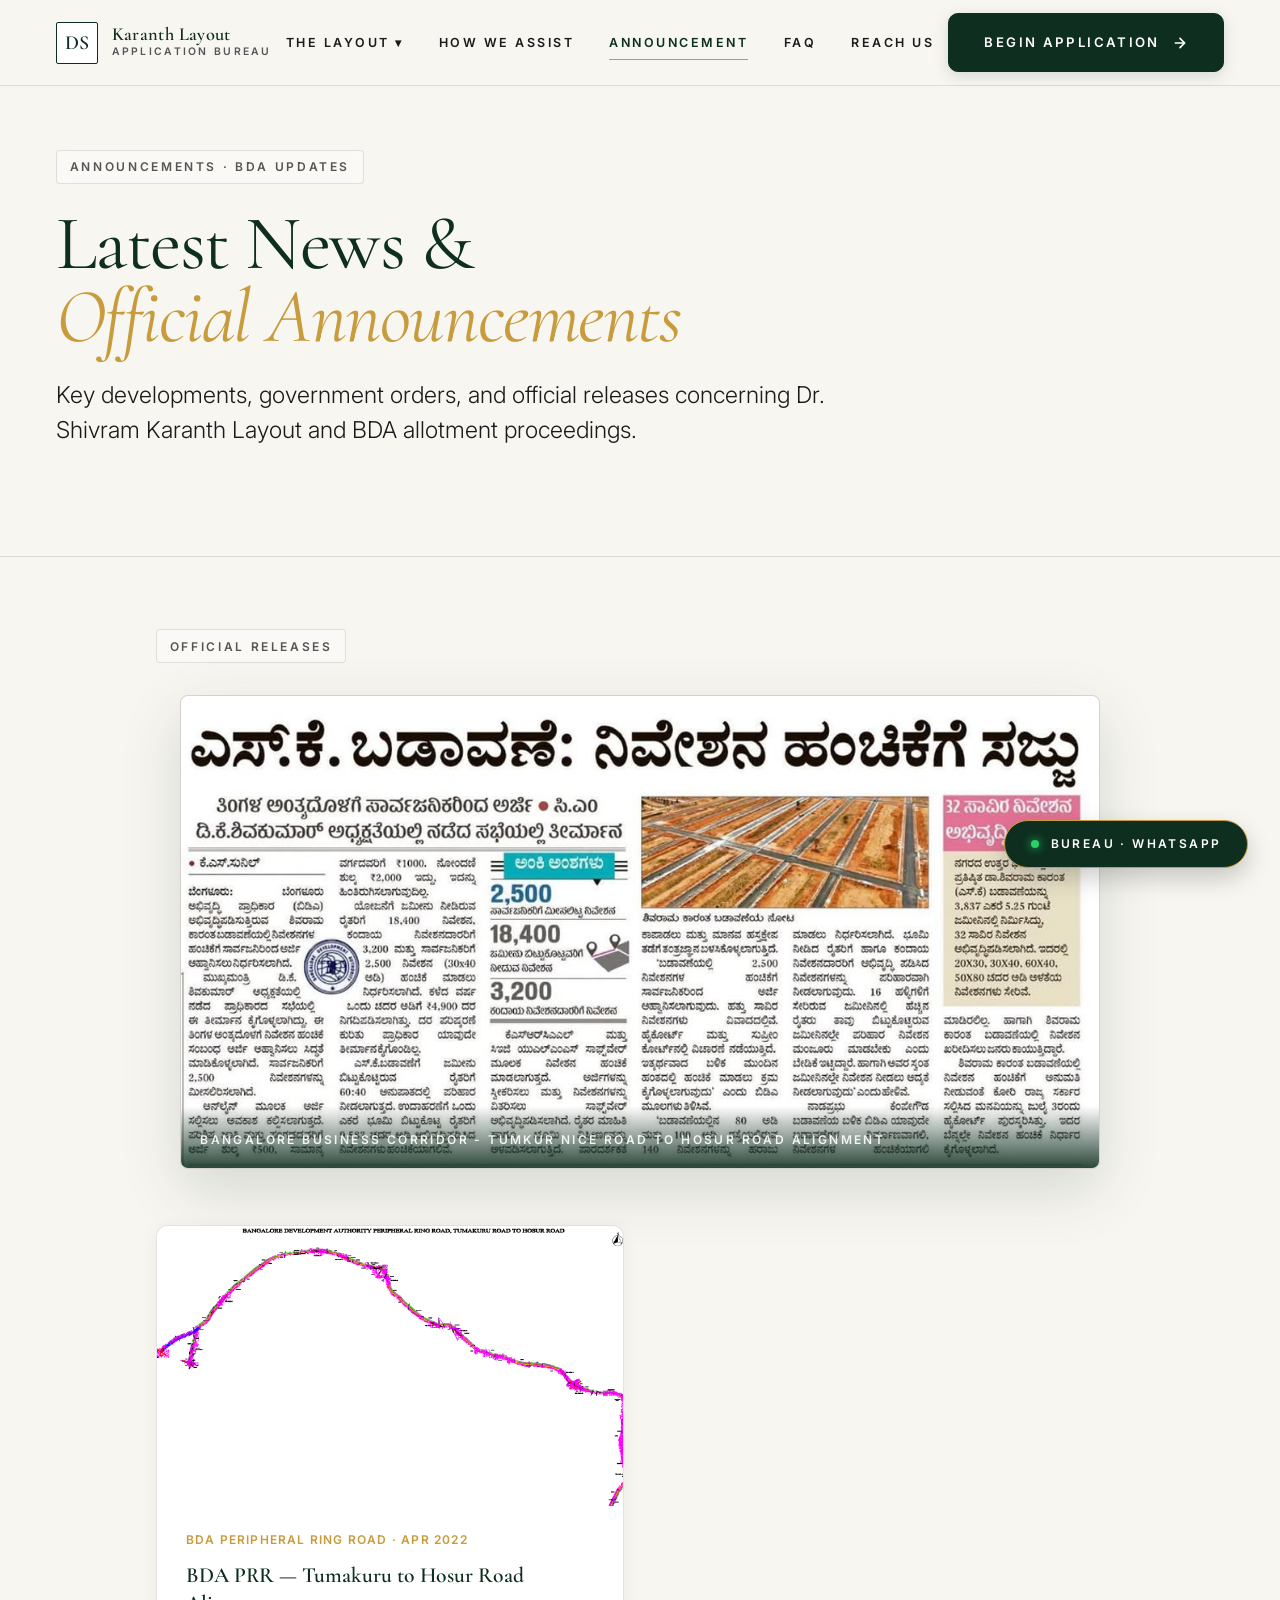
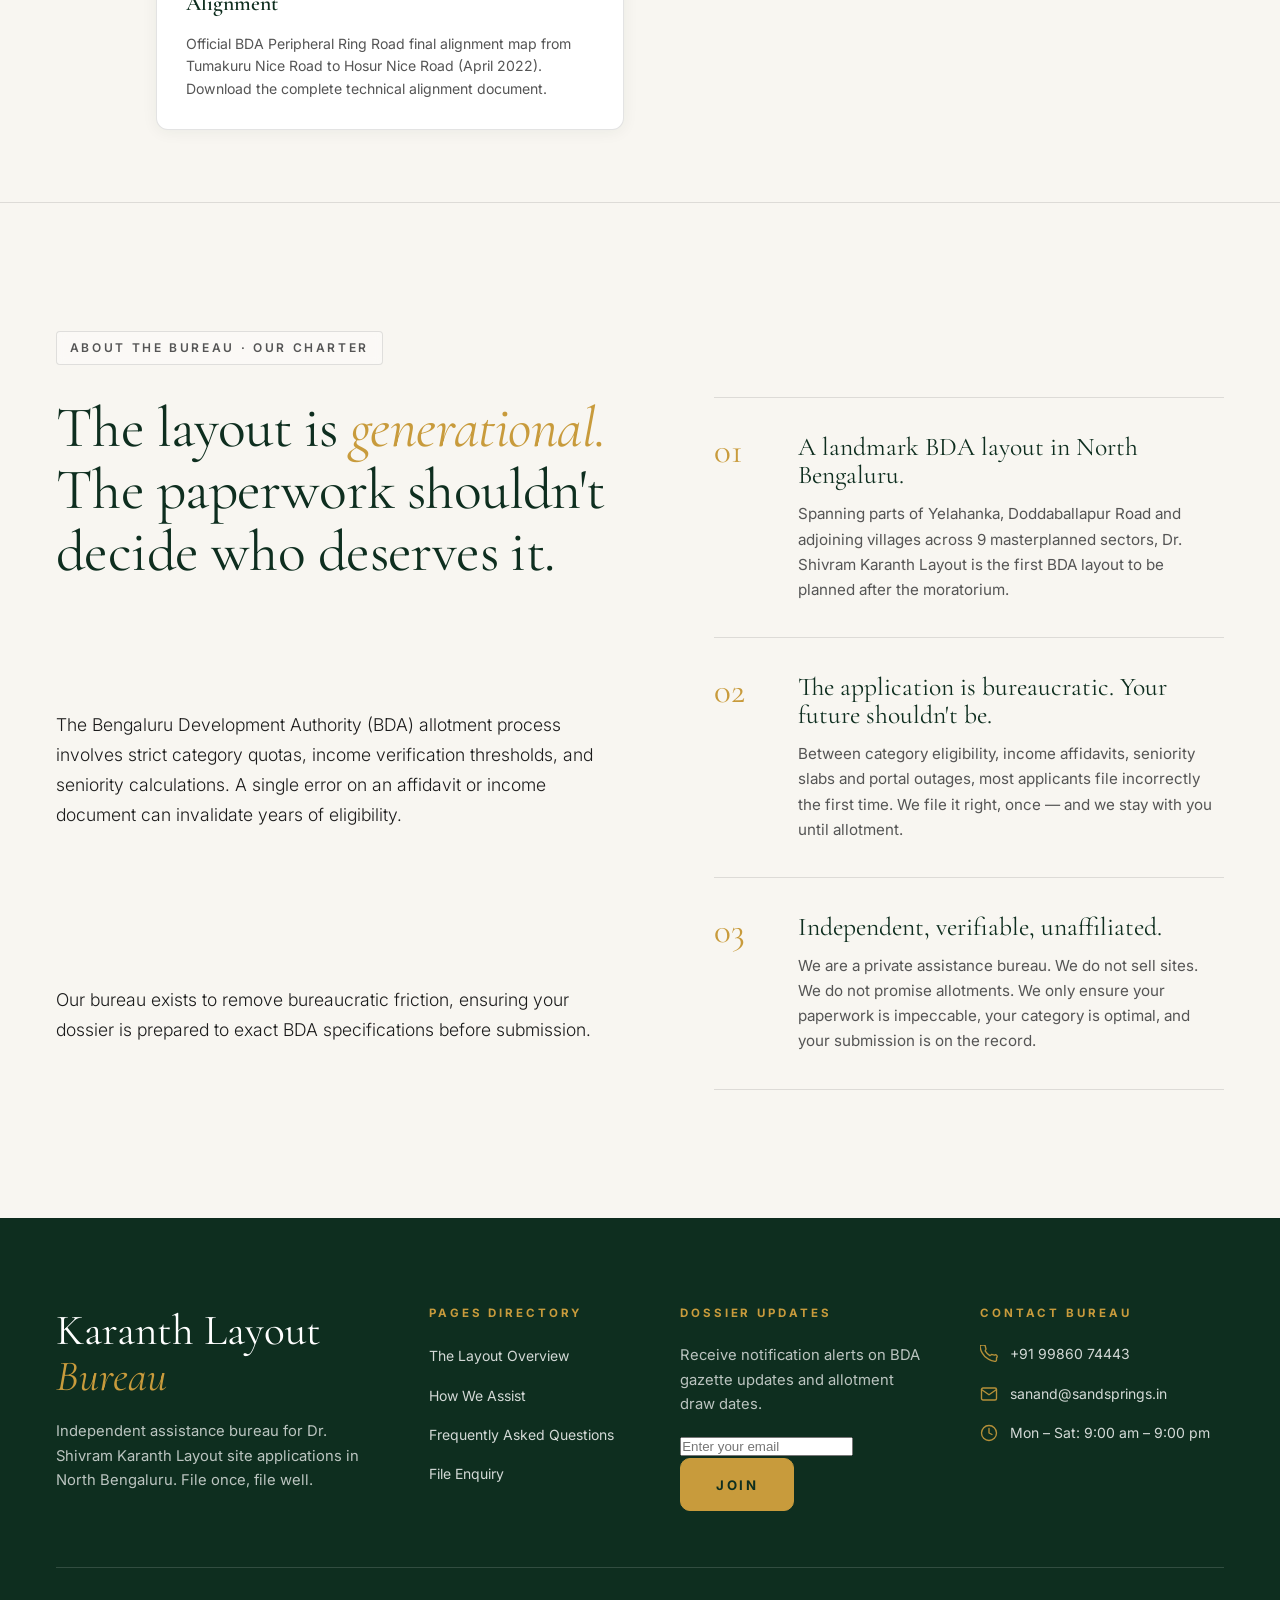
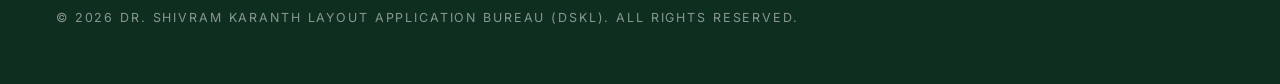
==== about.html @ 3d630747 "Final update 2" ====
<!DOCTYPE html>
<html lang="en">
<head>
  <meta charset="UTF-8">
  <meta name="viewport" content="width=device-width, initial-scale=1.0">
  <title>How We Assist & Manifesto — Dr. Shivram Karanth Layout Application Bureau</title>
  <meta name="description" content="Learn about our charter, independent status, and manifesto for assisting applicants with Dr. Shivram Karanth Layout BDA site submissions.">
  <link rel="stylesheet" href="styles.css">
  <link rel="icon" href="data:image/svg+xml,<svg xmlns=%22http://www.w3.org/2000/svg%22 viewBox=%220 0 100 100%22><text y=%22.9em%22 font-size=%2290%22>🏛️</text></svg>">
</head>
<body>

  <!-- Header / Navigation -->
  <header class="site-header">
    <div class="container nav-container">
      <a href="index.html" class="brand-logo">
        <div class="brand-logo-icon">DS</div>
        <div class="brand-text">
          <span class="brand-title">Karanth Layout</span>
          <span class="brand-subtitle">APPLICATION BUREAU</span>
        </div>
      </a>

      <!-- Desktop Menu with Sector Dropdown -->
      <ul class="nav-menu">
        <li class="nav-item-dropdown">
          <a class="nav-link">
            The Layout ▾
          </a>
          <ul class="dropdown-menu">
            <li class="dropdown-header">Select Layout Sector</li>
            <li><a href="sector1.html" class="dropdown-link"><span>Sector 1 </span> <span class="sector-code">01</span></a></li>
            <li><a href="sector2.html" class="dropdown-link"><span>Sector 2 </span> <span class="sector-code">02</span></a></li>
            <li><a href="sector3.html" class="dropdown-link"><span>Sector 3 </span> <span class="sector-code">03</span></a></li>
            <li><a href="sector4.html" class="dropdown-link"><span>Sector 4 </span> <span class="sector-code">04</span></a></li>
            <li><a href="sector5.html" class="dropdown-link"><span>Sector 5 </span> <span class="sector-code">05</span></a></li>
            <li><a href="sector6.html" class="dropdown-link"><span>Sector 6 </span> <span class="sector-code">06</span></a></li>
            <li><a href="sector7.html" class="dropdown-link"><span>Sector 7 </span> <span class="sector-code">07</span></a></li>
            <li><a href="sector8.html" class="dropdown-link"><span>Sector 8 </span> <span class="sector-code">08</span></a></li>
            <li><a href="sector9.html" class="dropdown-link"><span>Sector 9 </span> <span class="sector-code">09</span></a></li>
          </ul>
        </li>
        <li><a href="procedure.html" class="nav-link">How we Assist</a></li>
        <li><a href="about.html" class="nav-link active" style="color: var(--primary-green);">Announcement</a></li>
        <li><a href="faq.html" class="nav-link">FAQ</a></li>
        <li><a href="contact.html" class="nav-link">Reach us</a></li>
      </ul>

      <a href="contact.html" class="btn btn-primary">
        Begin Application
        <svg width="16" height="16" viewBox="0 0 24 24" fill="none" stroke="currentColor" stroke-width="2.5" stroke-linecap="round" stroke-linejoin="round"><path d="M5 12h14M12 5l7 7-7 7"/></svg>
      </a>

      <button class="mobile-toggle" id="mobileToggle" aria-label="Toggle navigation menu">
        <span></span>
        <span></span>
        <span></span>
      </button>
    </div>
  </header>

  <!-- Mobile Drawer -->
  <div class="mobile-nav-drawer" id="mobileNavDrawer">
    <a href="index.html" class="nav-link">The Layout Overview</a>
    <div class="mobile-sectors-accordion">
      <div class="mobile-sectors-title">Select Sector (1 – 9)</div>
      <div class="mobile-sectors-grid">
        <a href="sector1.html" class="mobile-sector-btn">Sec 1</a>
        <a href="sector2.html" class="mobile-sector-btn">Sec 2</a>
        <a href="sector3.html" class="mobile-sector-btn">Sec 3</a>
        <a href="sector4.html" class="mobile-sector-btn">Sec 4</a>
        <a href="sector5.html" class="mobile-sector-btn">Sec 5</a>
        <a href="sector6.html" class="mobile-sector-btn">Sec 6</a>
        <a href="sector7.html" class="mobile-sector-btn">Sec 7</a>
        <a href="sector8.html" class="mobile-sector-btn">Sec 8</a>
        <a href="sector9.html" class="mobile-sector-btn">Sec 9</a>
      </div>
    </div>
    <a href="procedure.html" class="nav-link">How We Assist</a>
    <a href="about.html" class="nav-link">Announcements</a>
    <a href="faq.html" class="nav-link">FAQ</a>
    <a href="contact.html" class="nav-link">Enquiries</a>
  </div>

  <!-- Page Banner Header -->
  <section style="padding-top: 150px; padding-bottom: 4rem; background-color: var(--bg-cream); border-bottom: 1px solid var(--border-color);">
    <div class="container">
      <div class="badge-tag">Announcements · BDA Updates</div>
      <h1 class="hero-title" style="font-size: clamp(2.8rem, 6vw, 5.2rem); margin-bottom: 1.5rem;">
        Latest News &<br><span class="line-2">Official Announcements</span>
      </h1>
      <p class="hero-description" style="max-width: 780px;">
        Key developments, government orders, and official releases concerning Dr. Shivram Karanth Layout and BDA allotment proceedings.
      </p>
    </div>
  </section>

  <!-- Announcements Section -->
  <section style="background-color: var(--bg-cream); padding: 4.5rem 0;">
    <div class="container" style="max-width: 1080px;">

      <div class="badge-tag" style="margin-bottom: 2rem;">Official Releases</div>

        <div class="sector-map-wrap">
          <img src="assets/images/news1.jpg" alt="News">
          <div class="sector-map-caption">Bangalore Business Corridor - Tumkur Nice Road to Hosur Road Alignment</div>
        </div>

      <div class="announcement-cards-grid">

        <a href="TUMKURU NICE ROAD TO HOSUR NICE ROAD ALIGNMENT- Final-06-4-22.pdf" download class="announcement-card">
          <div class="announcement-card-img-wrap">
            <img src="assets/images/news2.jpg" alt="BDA Peripheral Ring Road — Tumakuru Road to Hosur Road Alignment Map" class="announcement-card-img">
            <div class="announcement-card-overlay">
              <div class="announcement-dl-btn">
                <svg width="20" height="20" viewBox="0 0 24 24" fill="none" stroke="currentColor" stroke-width="2.2" stroke-linecap="round" stroke-linejoin="round"><path d="M21 15v4a2 2 0 01-2 2H5a2 2 0 01-2-2v-4"/><polyline points="7 10 12 15 17 10"/><line x1="12" y1="15" x2="12" y2="3"/></svg>
                Download PDF
              </div>
            </div>
          </div>
          <div class="announcement-card-body">
            <div class="announcement-card-date">BDA Peripheral Ring Road · Apr 2022</div>
            <h3 class="announcement-card-title">BDA PRR — Tumakuru to Hosur Road Alignment</h3>
            <p class="announcement-card-desc">Official BDA Peripheral Ring Road final alignment map from Tumakuru Nice Road to Hosur Nice Road (April 2022). Download the complete technical alignment document.</p>
            <!-- <div class="announcement-card-cta">
              <svg width="15" height="15" viewBox="0 0 24 24" fill="none" stroke="currentColor" stroke-width="2.5" stroke-linecap="round" stroke-linejoin="round"><path d="M21 15v4a2 2 0 01-2 2H5a2 2 0 01-2-2v-4"/><polyline points="7 10 12 15 17 10"/><line x1="12" y1="15" x2="12" y2="3"/></svg>
              Download Official PDF
            </div> -->
          </div>
        </a>

      </div>
    </div>
  </section>

  <!-- Bureau Manifesto Section -->
  <section class="section-editorial" style="border-top: 1px solid var(--border-color);">
    <div class="container">
      <div class="badge-tag" style="margin-bottom: 2rem;">About The Bureau · Our Charter</div>
      <div class="editorial-grid">
        <div class="editorial-left">
          <h2 class="editorial-quote">
            The layout is <span>generational.</span> The paperwork shouldn't decide who deserves it.
          </h2>
          <p class="hero-description" style="margin-top: 2rem; font-size: 1.1rem; line-height: 1.7;">
            The Bengaluru Development Authority (BDA) allotment process involves strict category quotas, income verification thresholds, and seniority calculations. A single error on an affidavit or income document can invalidate years of eligibility.
          </p>
          <p class="hero-description" style="margin-top: 1rem; font-size: 1.1rem; line-height: 1.7;">
            Our bureau exists to remove bureaucratic friction, ensuring your dossier is prepared to exact BDA specifications before submission.
          </p>
        </div>

        <div class="editorial-right">
          <div class="manifesto-card" style="border-top: 1px solid var(--border-color);">
            <div class="manifesto-num">01</div>
            <div>
              <h3 class="manifesto-card-title">A landmark BDA layout in North Bengaluru.</h3>
              <p class="manifesto-card-desc">
                Spanning parts of Yelahanka, Doddaballapur Road and adjoining villages across 9 masterplanned sectors, Dr. Shivram Karanth Layout is the first BDA layout to be planned after the moratorium.
              </p>
            </div>
          </div>

          <div class="manifesto-card">
            <div class="manifesto-num">02</div>
            <div>
              <h3 class="manifesto-card-title">The application is bureaucratic. Your future shouldn't be.</h3>
              <p class="manifesto-card-desc">
                Between category eligibility, income affidavits, seniority slabs and portal outages, most applicants file incorrectly the first time. We file it right, once — and we stay with you until allotment.
              </p>
            </div>
          </div>

          <div class="manifesto-card">
            <div class="manifesto-num">03</div>
            <div>
              <h3 class="manifesto-card-title">Independent, verifiable, unaffiliated.</h3>
              <p class="manifesto-card-desc">
                We are a private assistance bureau. We do not sell sites. We do not promise allotments. We only ensure your paperwork is impeccable, your category is optimal, and your submission is on the record.
              </p>
            </div>
          </div>
        </div>
      </div>
    </div>
  </section>

  <!-- Large Footer -->
  <footer class="site-footer">
    <div class="container">
      <div class="footer-top">
        <div>
          <h3 class="footer-brand-title">Karanth Layout <span>Bureau</span></h3>
          <p class="footer-desc">Independent assistance bureau for Dr. Shivram Karanth Layout site applications in North Bengaluru. File once, file well.</p>
        </div>

        <div>
          <h4 class="footer-links-title">Pages Directory</h4>
          <ul class="footer-links">
            <li><a href="index.html">The Layout Overview</a></li>
            <li><a href="procedure.html">How We Assist</a></li>
            <li><a href="faq.html">Frequently Asked Questions</a></li>
            <li><a href="contact.html">File Enquiry</a></li>
          </ul>
        </div>

        <div>
          <h4 class="footer-links-title">Dossier Updates</h4>
          <p class="footer-desc" style="margin-bottom: 1rem;">Receive notification alerts on BDA gazette updates and allotment draw dates.</p>
          <form class="newsletter-form" onsubmit="event.preventDefault(); alert('Subscribed to updates.');">
            <input type="email" class="newsletter-input" placeholder="Enter your email" required>
            <button type="submit" class="btn btn-gold">Join</button>
          </form>
        </div>

        <!-- Contact Details Column -->
        <div>
          <h4 class="footer-links-title">Contact Bureau</h4>
          <ul class="footer-contact-list">
            <li class="footer-contact-item">
              <svg class="footer-contact-icon" viewBox="0 0 24 24" fill="none" stroke="currentColor" stroke-width="1.8" stroke-linecap="round" stroke-linejoin="round"><path d="M22 16.92v3a2 2 0 01-2.18 2 19.79 19.79 0 01-8.63-3.07A19.5 19.5 0 013.07 10.8 19.79 19.79 0 01.14 2.22 2 2 0 012.14 0h3a2 2 0 012 1.72c.127.96.361 1.903.7 2.81a2 2 0 01-.45 2.11L6.91 7.91a16 16 0 006.18 6.18l1.28-.78a2 2 0 012.11-.45c.907.339 1.85.573 2.81.7A2 2 0 0122 16.92z"/></svg>
              <a href="tel:+919876543210" class="footer-contact-text">+91 99860 74443</a>
            </li>
            <li class="footer-contact-item">
              <svg class="footer-contact-icon" viewBox="0 0 24 24" fill="none" stroke="currentColor" stroke-width="1.8" stroke-linecap="round" stroke-linejoin="round"><path d="M4 4h16c1.1 0 2 .9 2 2v12c0 1.1-.9 2-2 2H4c-1.1 0-2-.9-2-2V6c0-1.1.9-2 2-2z"/><polyline points="22,6 12,13 2,6"/></svg>
              <a href="sanand@sandsprings.in" class="footer-contact-text">sanand@sandsprings.in</a>
            </li>
            <li class="footer-contact-item">
              <svg class="footer-contact-icon" viewBox="0 0 24 24" fill="none" stroke="currentColor" stroke-width="1.8" stroke-linecap="round" stroke-linejoin="round"><circle cx="12" cy="12" r="10"/><polyline points="12 6 12 12 16 14"/></svg>
              <span class="footer-contact-text">Mon – Sat: 9:00 am – 9:00 pm</span>
            </li>
          </ul>
        </div>
      </div>

      <div class="footer-bottom">
        <div class="footer-copyright">© 2026 Dr. Shivram Karanth Layout Application Bureau (DSKL). All rights reserved.</div>
      </div>
    </div>
  </footer>

  <a href="contact.html" class="floating-bureau-pill">
    <span class="pill-dot"></span> Bureau · WhatsApp
  </a>

  <script src="script.js"></script>
</body>
</html>
---- styles.css ----
/* ==========================================================================
   DSKL Luxury Editorial Web Application Stylesheet
   Design Inspiration: Aesop, Apple, Porsche, Architectural Digest, Bureau Dossiers
   Palette: Background (#F8F6F1), Primary Green (#0E2E1F), Gold Accent (#C89B3C)
   ========================================================================== */

/* Google Fonts Import */
@import url('https://fonts.googleapis.com/css2?family=Cormorant+Garamond:ital,wght@0,300;0,400;0,500;0,600;0,700;1,400;1,600&family=Inter:wght@300;400;500;600;700&display=swap');

:root {
  --bg-cream: #F8F6F1;
  --bg-surface: #FCFAF6;
  --primary-green: #0E2E1F;
  --primary-green-hover: #15422d;
  --gold-accent: #C89B3C;
  --gold-hover: #d9aa46;
  --text-dark: #1B1B1B;
  --text-muted: #555555;
  --border-color: rgba(27, 27, 27, 0.12);
  --border-dark: rgba(255, 255, 255, 0.15);
  
  --font-serif: 'Cormorant Garamond', Georgia, serif;
  --font-sans: 'Inter', -apple-system, BlinkMacSystemFont, sans-serif;
  
  --max-width: 1400px;
  --transition-smooth: all 0.6s cubic-bezier(0.16, 1, 0.3, 1);
  --transition-fast: all 0.3s cubic-bezier(0.16, 1, 0.3, 1);
}

/* Reset & Base Styles */
*, *::before, *::after {
  box-sizing: border-box;
  margin: 0;
  padding: 0;
}

html {
  scroll-behavior: smooth;
  font-size: 16px;
  background-color: var(--bg-cream);
  color: var(--text-dark);
  font-family: var(--font-sans);
  -webkit-font-smoothing: antialiased;
  -moz-osx-font-smoothing: grayscale;
}

body {
  background-color: var(--bg-cream);
  color: var(--text-dark);
  line-height: 1.6;
  overflow-x: hidden;
}

/* Container */
.container {
  width: 100%;
  max-width: var(--max-width);
  margin: 0 auto;
  padding: 0 2rem;
}

@media (min-width: 768px) {
  .container {
    padding: 0 3.5rem;
  }
}

/* Typography Utilities */
h1, h2, h3, h4, h5, h6 {
  font-family: var(--font-serif);
  font-weight: 400;
  line-height: 1.1;
  color: var(--text-dark);
}

.text-gold {
  color: var(--gold-accent) !important;
  font-style: italic;
}

.font-serif {
  font-family: var(--font-serif);
}

.font-sans {
  font-family: var(--font-sans);
}

.badge-tag {
  display: inline-flex;
  align-items: center;
  gap: 0.5rem;
  font-family: var(--font-sans);
  font-size: 0.75rem;
  font-weight: 600;
  text-transform: uppercase;
  letter-spacing: 0.22em;
  color: var(--text-muted);
  border: 1px solid var(--border-color);
  padding: 0.4rem 0.8rem;
  border-radius: 4px;
  background: rgba(255, 255, 255, 0.4);
  backdrop-filter: blur(4px);
  margin-bottom: 1.5rem;
}

.badge-tag-dark {
  color: var(--gold-accent);
  border-color: rgba(255, 255, 255, 0.18);
  background: rgba(255, 255, 255, 0.05);
}

/* Buttons */
.btn {
  display: inline-flex;
  align-items: center;
  justify-content: center;
  gap: 0.75rem;
  padding: 1.1rem 2.2rem;
  font-family: var(--font-sans);
  font-size: 0.825rem;
  font-weight: 600;
  text-transform: uppercase;
  letter-spacing: 0.18em;
  border-radius: 10px;
  cursor: pointer;
  transition: var(--transition-fast);
  text-decoration: none;
  border: 1px solid transparent;
}

.btn-primary {
  background-color: var(--primary-green);
  color: #ffffff;
  border-color: var(--primary-green);
  box-shadow: 0 4px 15px rgba(14, 46, 31, 0.15);
}

.btn-primary:hover {
  background-color: var(--gold-accent);
  border-color: var(--gold-accent);
  color: var(--primary-green);
  transform: translateY(-2px);
  box-shadow: 0 8px 25px rgba(200, 155, 60, 0.3);
}

.btn-outline {
  background-color: transparent;
  color: var(--text-dark);
  border-color: var(--text-dark);
}

.btn-outline:hover {
  background-color: var(--primary-green);
  color: #ffffff;
  border-color: var(--primary-green);
  transform: translateY(-2px);
}

.btn-gold {
  background-color: var(--gold-accent);
  color: var(--primary-green);
  border-color: var(--gold-accent);
  font-weight: 700;
}

.btn-gold:hover {
  background-color: #ffffff;
  border-color: #ffffff;
  color: var(--primary-green);
  transform: translateY(-2px);
}

.btn svg {
  transition: transform 0.3s ease;
}

.btn:hover svg {
  transform: translateX(4px);
}

/* Header & Sticky Navbar */
.site-header {
  position: fixed;
  top: 0;
  left: 0;
  width: 100%;
  z-index: 1000;
  background: rgba(248, 246, 241, 0.92);
  backdrop-filter: blur(16px);
  -webkit-backdrop-filter: blur(16px);
  border-bottom: 1px solid var(--border-color);
  transition: var(--transition-fast);
}

.nav-container {
  display: flex;
  align-items: center;
  justify-content: space-between;
  height: 85px;
}

.brand-logo {
  display: flex;
  align-items: center;
  gap: 0.85rem;
  text-decoration: none;
}

.brand-logo-icon {
  width: 42px;
  height: 42px;
  border: 1.5px solid var(--primary-green);
  display: flex;
  align-items: center;
  justify-content: center;
  font-family: var(--font-serif);
  font-size: 1.25rem;
  font-weight: 600;
  color: var(--primary-green);
  letter-spacing: 0;
  background: #ffffff;
  border-radius: 2px;
}

.brand-text {
  display: flex;
  flex-direction: column;
}

.brand-title {
  font-family: var(--font-serif);
  font-size: 1.15rem;
  font-weight: 600;
  color: var(--primary-green);
  letter-spacing: 0.02em;
  line-height: 1.1;
}

.brand-subtitle {
  font-family: var(--font-sans);
  font-size: 0.65rem;
  font-weight: 600;
  text-transform: uppercase;
  letter-spacing: 0.22em;
  color: var(--text-muted);
}

.nav-menu {
  display: none;
  align-items: center;
  gap: 2.2rem;
  list-style: none;
}

@media (min-width: 992px) {
  .nav-menu {
    display: flex;
  }
}

.nav-item-dropdown {
  position: relative;
  padding: 1.2rem 0;
}

.nav-link {
  text-decoration: none;
  font-family: var(--font-sans);
  font-size: 0.78rem;
  font-weight: 600;
  text-transform: uppercase;
  letter-spacing: 0.2em;
  color: var(--text-dark);
  position: relative;
  padding: 0.5rem 0;
  transition: color 0.3s ease;
  display: inline-flex;
  align-items: center;
  gap: 0.35rem;
}

.nav-link::after {
  content: '';
  position: absolute;
  bottom: 0;
  left: 0;
  width: 0%;
  height: 1.5px;
  background-color: var(--gold-accent);
  transition: width 0.3s ease;
}

.nav-link:hover {
  color: var(--primary-green);
}

.nav-link:hover::after, .nav-link.active::after {
  width: 100%;
}

/* Dropdown Menu Styling */
.dropdown-menu {
  position: absolute;
  top: 100%;
  left: -20px;
  width: 290px;
  background: var(--bg-cream);
  border: 1px solid var(--border-color);
  border-radius: 6px;
  box-shadow: 0 15px 35px rgba(14, 46, 31, 0.12);
  padding: 1rem 0;
  opacity: 0;
  visibility: hidden;
  transform: translateY(10px);
  transition: var(--transition-fast);
  list-style: none;
  z-index: 1100;
}

.nav-item-dropdown:hover .dropdown-menu {
  opacity: 1;
  visibility: visible;
  transform: translateY(0);
}

.dropdown-header {
  padding: 0.5rem 1.5rem;
  font-family: var(--font-sans);
  font-size: 0.65rem;
  font-weight: 700;
  text-transform: uppercase;
  letter-spacing: 0.22em;
  color: var(--gold-accent);
  border-bottom: 1px solid var(--border-color);
  margin-bottom: 0.4rem;
}

.dropdown-link {
  display: flex;
  align-items: center;
  justify-content: space-between;
  padding: 0.65rem 1.5rem;
  font-family: var(--font-sans);
  font-size: 0.8rem;
  font-weight: 500;
  color: var(--text-dark);
  text-decoration: none;
  transition: background 0.2s ease, color 0.2s ease;
}

.dropdown-link:hover {
  background: rgba(14, 46, 31, 0.05);
  color: var(--primary-green);
}

.dropdown-link span.sector-code {
  font-family: var(--font-serif);
  font-size: 0.95rem;
  color: var(--gold-accent);
  font-weight: 600;
}

/* Mobile Toggle & Drawer */
.mobile-toggle {
  display: flex;
  flex-direction: column;
  justify-content: center;
  gap: 5px;
  width: 32px;
  height: 32px;
  background: transparent;
  border: none;
  cursor: pointer;
}

@media (min-width: 992px) {
  .mobile-toggle {
    display: none;
  }
}

/* Mobile: shrink header CTA button & reposition */
@media (max-width: 991px) {
  .nav-container {
    height: 70px;
  }

  /* Hide the header CTA button on very small phones, rely on hero button */
  .site-header .btn-primary {
    font-size: 0.68rem;
    padding: 0.55rem 0.9rem;
    letter-spacing: 0.1em;
    border-radius: 7px;
    gap: 0.35rem;
  }

  .site-header .btn-primary svg {
    width: 12px;
    height: 12px;
  }
}

@media (max-width: 480px) {
  .site-header .btn-primary {
    font-size: 0.65rem;
    padding: 0.5rem 0.75rem;
    letter-spacing: 0.08em;
  }
}

.mobile-toggle span {
  width: 100%;
  height: 2px;
  background-color: var(--primary-green);
  transition: var(--transition-fast);
}

.mobile-nav-drawer {
  position: fixed;
  top: 85px;
  left: 0;
  width: 100%;
  max-height: calc(100vh - 85px);
  overflow-y: auto;
  background: var(--bg-cream);
  border-bottom: 1px solid var(--border-color);
  padding: 2rem;
  display: flex;
  flex-direction: column;
  gap: 1.2rem;
  z-index: 999;
  transform: translateY(-150%);
  transition: var(--transition-fast);
}

.mobile-nav-drawer.active {
  transform: translateY(0);
}

.mobile-nav-drawer .nav-link {
  font-size: 1.05rem;
}

.mobile-sectors-accordion {
  border-top: 1px solid var(--border-color);
  padding-top: 1rem;
  margin-top: 0.5rem;
}

.mobile-sectors-title {
  font-size: 0.75rem;
  font-weight: 700;
  text-transform: uppercase;
  letter-spacing: 0.2em;
  color: var(--gold-accent);
  margin-bottom: 0.8rem;
}

.mobile-sectors-grid {
  display: grid;
  grid-template-columns: repeat(3, 1fr);
  gap: 0.5rem;
}

.mobile-sector-btn {
  padding: 0.5rem;
  font-family: var(--font-sans);
  font-size: 0.75rem;
  font-weight: 600;
  text-align: center;
  border: 1px solid var(--border-color);
  border-radius: 4px;
  color: var(--primary-green);
  text-decoration: none;
  background: #ffffff;
}

/* Hero Section */
.hero-section {
  position: relative;
  min-height: 100vh;
  padding-top: 130px;
  padding-bottom: 4rem;
  display: flex;
  flex-direction: column;
  justify-content: space-between;
  background: var(--bg-cream);
  overflow: hidden;
}

.hero-bg {
  position: absolute;
  top: 0;
  right: 0;
  width: 100%;
  height: 100%;
  z-index: 0;
  opacity: 0.28;
  background-image: url('assets/images/hero_background.jpg');
  background-size: cover;
  background-position: center bottom;
  filter: grayscale(15%) contrast(105%);
}

.hero-overlay {
  position: absolute;
  top: 0;
  left: 0;
  width: 100%;
  height: 100%;
  z-index: 1;
  background: linear-gradient(180deg, rgba(248,246,241,0.92) 0%, rgba(248,246,241,0.75) 50%, rgba(248,246,241,1) 100%);
}

.hero-content {
  position: relative;
  z-index: 2;
  margin-top: auto;
  margin-bottom: auto;
  padding-top: 3rem;
  padding-bottom: 4rem;
}

.hero-header-meta {
  display: flex;
  align-items: center;
  justify-content: space-between;
  flex-wrap: wrap;
  gap: 1rem;
  margin-bottom: 2rem;
}

.meta-code {
  font-family: var(--font-sans);
  font-size: 0.75rem;
  font-weight: 600;
  letter-spacing: 0.25em;
  text-transform: uppercase;
  color: var(--text-muted);
}

.hero-title {
  font-size: clamp(3rem, 7.5vw, 6.4rem);
  line-height: 0.95;
  letter-spacing: -0.02em;
  color: var(--primary-green);
  margin-bottom: 2.2rem;
  max-width: 1150px;
}

.hero-title .line-1 {
  display: block;
}

.hero-title .line-2 {
  display: block;
  color: var(--gold-accent);
  font-style: italic;
  font-weight: 400;
}

.hero-description {
  font-size: clamp(1.1rem, 2vw, 1.45rem);
  font-weight: 300;
  color: var(--text-dark);
  max-width: 680px;
  margin-bottom: 2.8rem;
  line-height: 1.5;
}

.hero-actions {
  display: flex;
  flex-wrap: wrap;
  align-items: center;
  gap: 1.5rem;
}

/* Stats Row */
.hero-stats-row {
  position: relative;
  z-index: 2;
  border-top: 1px solid var(--border-color);
  padding-top: 2.5rem;
}

.stats-grid {
  display: grid;
  grid-template-columns: repeat(1, 1fr);
  gap: 2rem;
}

@media (min-width: 640px) {
  .stats-grid {
    grid-template-columns: repeat(2, 1fr);
  }
}

@media (min-width: 1024px) {
  .stats-grid {
    grid-template-columns: repeat(4, 1fr);
  }
}

.stat-item {
  position: relative;
  padding-right: 1.5rem;
}

@media (min-width: 1024px) {
  .stat-item:not(:last-child)::after {
    content: '';
    position: absolute;
    top: 10%;
    right: 0;
    width: 1px;
    height: 80%;
    background-color: var(--border-color);
  }
}

.stat-number {
  font-family: var(--font-serif);
  font-size: clamp(2.5rem, 4vw, 3.8rem);
  color: var(--primary-green);
  line-height: 1;
  margin-bottom: 0.5rem;
}

.stat-label {
  font-family: var(--font-sans);
  font-size: 0.7rem;
  font-weight: 600;
  text-transform: uppercase;
  letter-spacing: 0.22em;
  color: var(--text-muted);
  line-height: 1.4;
}

/* Section 2: Editorial Split Manifesto */
.section-editorial {
  padding: 8rem 0;
  border-top: 1px solid var(--border-color);
  position: relative;
  background-color: var(--bg-cream);
}

.editorial-grid {
  display: grid;
  grid-template-columns: 1fr;
  gap: 4rem;
}

@media (min-width: 992px) {
  .editorial-grid {
    grid-template-columns: 1.1fr 1fr;
    gap: 6rem;
  }
}

.editorial-left {
  display: flex;
  flex-direction: column;
  justify-content: space-between;
}

.editorial-quote {
  font-size: clamp(2.4rem, 4.5vw, 4.2rem);
  line-height: 1.08;
  color: var(--primary-green);
  letter-spacing: -0.01em;
}

.editorial-quote span {
  color: var(--gold-accent);
  font-style: italic;
}

.editorial-right {
  display: flex;
  flex-direction: column;
}

.manifesto-card {
  padding: 2.2rem 0;
  border-bottom: 1px solid var(--border-color);
  display: grid;
  grid-template-columns: 60px 1fr;
  gap: 1.5rem;
  transition: var(--transition-fast);
}

.manifesto-card:first-child {
  border-top: 1px solid var(--border-color);
}

.manifesto-card:hover {
  transform: translateX(8px);
}

.manifesto-num {
  font-family: var(--font-serif);
  font-size: 2.2rem;
  color: var(--gold-accent);
  line-height: 1;
}

.manifesto-card-title {
  font-size: 1.6rem;
  color: var(--primary-green);
  margin-bottom: 0.75rem;
}

.manifesto-card-desc {
  font-size: 0.95rem;
  color: var(--text-muted);
  line-height: 1.65;
}

/* Section 3: Process Timeline */
.section-procedure {
  padding: 8rem 0;
  background-color: #F3EFE6;
  border-top: 1px solid var(--border-color);
  position: relative;
}

.procedure-grid {
  display: grid;
  grid-template-columns: 1fr;
  gap: 4rem;
}

@media (min-width: 992px) {
  .procedure-grid {
    grid-template-columns: 1fr 1.1fr;
    gap: 6rem;
  }
}

.procedure-blueprint-card {
  background: var(--bg-cream);
  border: 1px solid var(--border-color);
  border-radius: 6px;
  overflow: hidden;
  padding: 1.5rem;
  box-shadow: 0 10px 30px rgba(0,0,0,0.03);
}

.blueprint-img-wrapper {
  width: 100%;
  aspect-ratio: 4/3;
  overflow: hidden;
  border-radius: 4px;
  position: relative;
  margin-bottom: 1.2rem;
}

.blueprint-img-wrapper img {
  width: 100%;
  height: 100%;
  object-fit: cover;
  transition: transform 0.8s ease;
}

.procedure-blueprint-card:hover img {
  transform: scale(1.04);
}

.blueprint-badge {
  display: flex;
  justify-content: space-between;
  align-items: center;
  font-family: var(--font-sans);
  font-size: 0.7rem;
  font-weight: 600;
  letter-spacing: 0.2em;
  text-transform: uppercase;
  color: var(--gold-accent);
  background: var(--primary-green);
  padding: 0.75rem 1rem;
  border-radius: 4px;
}

.procedure-steps {
  display: flex;
  flex-direction: column;
}

.step-row {
  padding: 2.2rem 1.5rem;
  border-bottom: 1px solid var(--border-color);
  display: flex;
  align-items: flex-start;
  gap: 2rem;
  transition: var(--transition-fast);
  background: transparent;
  border-radius: 6px;
  cursor: pointer;
}

.step-row:first-child {
  border-top: 1px solid var(--border-color);
}

.step-row:hover, .step-row.active {
  background: rgba(255, 255, 255, 0.7);
  box-shadow: 0 4px 20px rgba(0,0,0,0.04);
  transform: translateX(6px);
}

.step-roman {
  font-family: var(--font-serif);
  font-size: 2.4rem;
  color: var(--primary-green);
  width: 45px;
  flex-shrink: 0;
  line-height: 1;
}

.step-content {
  flex-grow: 1;
}

.step-title-wrap {
  display: flex;
  justify-content: space-between;
  align-items: center;
  margin-bottom: 0.5rem;
}

.step-title {
  font-size: 1.5rem;
  color: var(--primary-green);
}

.step-arrow {
  color: var(--gold-accent);
  transition: transform 0.3s ease;
}

.step-row:hover .step-arrow {
  transform: translate(3px, -3px);
}

.step-desc {
  font-size: 0.925rem;
  color: var(--text-muted);
  line-height: 1.6;
}

/* Section 4: Portfolio / Sectors Grid */
.section-portfolio {
  padding: 8rem 0;
  background-color: var(--bg-cream);
  border-top: 1px solid var(--border-color);
}

.section-header {
  display: flex;
  flex-direction: column;
  gap: 1rem;
  margin-bottom: 3.5rem;
}

@media (min-width: 768px) {
  .section-header {
    flex-direction: row;
    justify-content: space-between;
    align-items: flex-end;
  }
}

.section-title {
  font-size: clamp(2.2rem, 4vw, 3.4rem);
  color: var(--primary-green);
  max-width: 650px;
}

.filter-tabs {
  display: flex;
  flex-wrap: wrap;
  gap: 0.5rem;
  list-style: none;
}

.filter-btn {
  padding: 0.5rem 1.2rem;
  font-size: 0.75rem;
  font-weight: 600;
  text-transform: uppercase;
  letter-spacing: 0.18em;
  border: 1px solid var(--border-color);
  background: transparent;
  color: var(--text-muted);
  border-radius: 4px;
  cursor: pointer;
  transition: var(--transition-fast);
}

.filter-btn:hover, .filter-btn.active {
  background: var(--primary-green);
  color: var(--gold-accent);
  border-color: var(--primary-green);
}

.portfolio-grid {
  display: grid;
  grid-template-columns: repeat(1, 1fr);
  gap: 2rem;
}

@media (min-width: 768px) {
  .portfolio-grid {
    grid-template-columns: repeat(2, 1fr);
  }
}

@media (min-width: 1100px) {
  .portfolio-grid {
    grid-template-columns: repeat(3, 1fr);
  }
}

.portfolio-card {
  position: relative;
  border-radius: 6px;
  overflow: hidden;
  background: #ffffff;
  border: 1px solid var(--border-color);
  transition: var(--transition-fast);
}

.portfolio-card:hover {
  transform: translateY(-6px);
  box-shadow: 0 15px 35px rgba(0,0,0,0.08);
}

.portfolio-img-wrap {
  width: 100%;
  aspect-ratio: 4/3;
  overflow: hidden;
  position: relative;
}

.portfolio-img-wrap img {
  width: 100%;
  height: 100%;
  object-fit: cover;
  transition: transform 0.8s ease;
}

.portfolio-card:hover img {
  transform: scale(1.06);
}

.portfolio-info {
  padding: 1.5rem;
  background: #ffffff;
}

.portfolio-meta {
  font-size: 0.7rem;
  font-weight: 600;
  text-transform: uppercase;
  letter-spacing: 0.2em;
  color: var(--gold-accent);
  margin-bottom: 0.4rem;
}

.portfolio-card-title {
  font-size: 1.4rem;
  color: var(--primary-green);
  margin-bottom: 0.5rem;
}

.portfolio-card-desc {
  font-size: 0.875rem;
  color: var(--text-muted);
  line-height: 1.5;
}

/* Section 5: Testimonials */
.section-testimonials {
  padding: 8rem 0;
  background-color: #F3EFE6;
  border-top: 1px solid var(--border-color);
}

.testimonials-grid {
  display: grid;
  grid-template-columns: repeat(1, 1fr);
  gap: 2.5rem;
}

@media (min-width: 768px) {
  .testimonials-grid {
    grid-template-columns: repeat(3, 1fr);
  }
}

.testimonial-card {
  background: var(--bg-cream);
  padding: 2.5rem 2rem;
  border: 1px solid var(--border-color);
  border-radius: 6px;
  display: flex;
  flex-direction: column;
  justify-content: space-between;
  position: relative;
}

.quote-mark {
  font-family: var(--font-serif);
  font-size: 4rem;
  line-height: 0.5;
  color: var(--gold-accent);
  margin-bottom: 1.5rem;
  display: block;
}

.testimonial-text {
  font-family: var(--font-serif);
  font-size: 1.25rem;
  font-style: italic;
  color: var(--text-dark);
  line-height: 1.5;
  margin-bottom: 2rem;
}

.testimonial-author {
  display: flex;
  align-items: center;
  gap: 1rem;
  border-top: 1px solid var(--border-color);
  padding-top: 1.2rem;
}

.author-avatar {
  width: 44px;
  height: 44px;
  border-radius: 50%;
  background: var(--primary-green);
  color: var(--gold-accent);
  display: flex;
  align-items: center;
  justify-content: center;
  font-family: var(--font-serif);
  font-weight: 700;
  font-size: 1.1rem;
}

.author-info {
  display: flex;
  flex-direction: column;
}

.author-name {
  font-size: 0.95rem;
  font-weight: 600;
  color: var(--primary-green);
}

.author-tag {
  font-size: 0.75rem;
  color: var(--text-muted);
}

/* Section 6: FAQ Accordion */
.section-faq {
  padding: 8rem 0;
  background-color: var(--bg-cream);
  border-top: 1px solid var(--border-color);
}

.faq-container {
  display: grid;
  grid-template-columns: 1fr;
  gap: 4rem;
}

@media (min-width: 992px) {
  .faq-container {
    grid-template-columns: 0.8fr 1.2fr;
    gap: 6rem;
  }
}

.accordion-item {
  border-bottom: 1px solid var(--border-color);
}

.accordion-item:first-child {
  border-top: 1px solid var(--border-color);
}

.accordion-header {
  width: 100%;
  padding: 1.8rem 0;
  background: transparent;
  border: none;
  display: flex;
  align-items: center;
  justify-content: space-between;
  gap: 1rem;
  cursor: pointer;
  text-align: left;
}

.accordion-title-wrap {
  display: flex;
  align-items: center;
  gap: 1.2rem;
}

.accordion-num {
  font-family: var(--font-serif);
  font-size: 1.4rem;
  color: var(--gold-accent);
}

.accordion-title {
  font-family: var(--font-serif);
  font-size: 1.6rem;
  color: var(--primary-green);
}

.accordion-icon {
  width: 24px;
  height: 24px;
  display: flex;
  align-items: center;
  justify-content: center;
  color: var(--primary-green);
  transition: transform 0.4s ease;
}

.accordion-item.active .accordion-icon {
  transform: rotate(45deg);
  color: var(--gold-accent);
}

.accordion-content {
  max-height: 0;
  overflow: hidden;
  transition: max-height 0.5s cubic-bezier(0, 1, 0, 1);
  padding-left: 2.8rem;
}

.accordion-item.active .accordion-content {
  max-height: 500px;
  transition: max-height 0.5s cubic-bezier(0.9, 0, 0.8, 0.2);
  padding-bottom: 1.8rem;
}

.accordion-text {
  font-size: 0.95rem;
  color: var(--text-muted);
  line-height: 1.65;
}

/* Section 7: Contact / Enquiry Form */
.section-contact {
  padding: 8rem 0;
  background-color: #F3EFE6;
  border-top: 1px solid var(--border-color);
}

.contact-grid {
  display: grid;
  grid-template-columns: 1fr;
  gap: 4rem;
}

@media (min-width: 992px) {
  .contact-grid {
    grid-template-columns: 1.1fr 0.9fr;
    gap: 6rem;
  }
}

.form-box {
  background: var(--bg-cream);
  padding: 3rem 2.5rem;
  border: 1px solid var(--border-color);
  border-radius: 8px;
  box-shadow: 0 10px 30px rgba(0,0,0,0.03);
}

.form-group {
  margin-bottom: 1.8rem;
}

.form-label {
  display: block;
  font-family: var(--font-sans);
  font-size: 0.72rem;
  font-weight: 600;
  text-transform: uppercase;
  letter-spacing: 0.2em;
  color: var(--text-muted);
  margin-bottom: 0.5rem;
}

.form-input, .form-select, .form-textarea {
  width: 100%;
  padding: 1rem 1.2rem;
  font-family: var(--font-sans);
  font-size: 0.95rem;
  color: var(--text-dark);
  background: #ffffff;
  border: 1px solid var(--border-color);
  border-radius: 6px;
  outline: none;
  transition: var(--transition-fast);
}

.form-input:focus, .form-select:focus, .form-textarea:focus {
  border-color: var(--primary-green);
  box-shadow: 0 0 0 3px rgba(14, 46, 31, 0.08);
}

.form-textarea {
  resize: vertical;
  min-height: 120px;
}

.contact-info-card {
  display: flex;
  flex-direction: column;
  gap: 2rem;
}

.info-block {
  padding-bottom: 1.8rem;
  border-bottom: 1px solid var(--border-color);
}

.info-block-title {
  font-family: var(--font-serif);
  font-size: 1.4rem;
  color: var(--primary-green);
  margin-bottom: 0.5rem;
}

.info-block-text {
  font-size: 0.95rem;
  color: var(--text-muted);
  line-height: 1.6;
}

/* Footer - Editorial Reference Design */
.site-footer {
  background-color: var(--primary-green);
  color: #ffffff;
  padding-top: 5.5rem;
  padding-bottom: 3.5rem;
  border-top: 1px solid var(--border-color);
}

.footer-top {
  display: grid;
  grid-template-columns: 1fr;
  gap: 3.5rem;
  padding-bottom: 3.5rem;
  border-bottom: 1px solid var(--border-dark);
}

@media (min-width: 992px) {
  .footer-top {
    grid-template-columns: 1.3fr 0.8fr 1fr 1fr;
    gap: 3.5rem;
  }
}

/* Footer Contact Info Column */
.footer-contact-list {
  list-style: none;
  display: flex;
  flex-direction: column;
  gap: 1.1rem;
}

.footer-contact-item {
  display: flex;
  align-items: flex-start;
  gap: 0.75rem;
}

.footer-contact-icon {
  flex-shrink: 0;
  width: 18px;
  height: 18px;
  margin-top: 2px;
  color: var(--gold-accent);
  opacity: 0.9;
}

.footer-contact-text {
  font-size: 0.875rem;
  color: rgba(255, 255, 255, 0.82);
  font-family: var(--font-sans);
  line-height: 1.55;
  text-decoration: none;
  transition: color 0.3s ease;
}

a.footer-contact-text:hover {
  color: var(--gold-accent);
}

/* ========================================
   Sector Detail Page Styles
   ======================================== */
.sector-detail-hero {
  padding-top: 130px;
  padding-bottom: 3rem;
  background-color: var(--bg-cream);
  border-bottom: 1px solid var(--border-color);
}

.sector-nav-breadcrumb {
  display: flex;
  align-items: center;
  gap: 0.6rem;
  margin-bottom: 1.5rem;
  font-family: var(--font-sans);
  font-size: 0.78rem;
  font-weight: 500;
  letter-spacing: 0.18em;
  text-transform: uppercase;
  color: var(--text-muted);
}

.sector-nav-breadcrumb a {
  color: var(--text-muted);
  text-decoration: none;
  transition: color 0.3s;
}

.sector-nav-breadcrumb a:hover {
  color: var(--primary-green);
}

.sector-nav-breadcrumb .sep {
  color: var(--border-color);
}

.sector-badge {
  display: inline-flex;
  align-items: center;
  gap: 0.6rem;
  background: var(--primary-green);
  color: var(--gold-accent);
  font-family: var(--font-sans);
  font-size: 0.72rem;
  font-weight: 700;
  letter-spacing: 0.25em;
  text-transform: uppercase;
  padding: 0.5rem 1.1rem;
  border-radius: 3px;
  margin-bottom: 1.2rem;
}

.sector-detail-title {
  font-family: var(--font-serif);
  font-size: clamp(2.6rem, 5.5vw, 4.5rem);
  font-weight: 400;
  color: var(--primary-green);
  line-height: 1.08;
  margin-bottom: 1rem;
}

.sector-detail-subtitle {
  font-family: var(--font-sans);
  font-size: 1.05rem;
  color: var(--text-muted);
  max-width: 680px;
  line-height: 1.7;
}

/* Sector Content Layout */
.sector-content-section {
  padding: 4rem 0 5rem;
}

.sector-layout-container {
  display: flex;
  flex-direction: column;
  align-items: center;
  width: 100%;
}

/* Centered Map Image at Top */
.sector-map-wrap {
  position: relative;
  border-radius: 8px;
  overflow: hidden;
  box-shadow: 0 20px 60px rgba(14, 46, 31, 0.15);
  border: 1px solid var(--border-color);
  background: #f0ece3;
  width: 100%;
  max-width: 920px;
  margin: 0 auto 3.5rem auto;
}

.sector-map-wrap img {
  width: 100%;
  display: block;
  transition: transform 0.6s ease;
}

.sector-map-wrap:hover img {
  transform: scale(1.015);
}

.sector-map-caption {
  position: absolute;
  bottom: 0;
  left: 0;
  right: 0;
  background: linear-gradient(to top, rgba(14, 46, 31, 0.88), transparent);
  padding: 1.5rem 1.2rem 1.2rem;
  font-family: var(--font-sans);
  font-size: 0.75rem;
  font-weight: 600;
  letter-spacing: 0.2em;
  text-transform: uppercase;
  color: rgba(255,255,255,0.9);
}

/* 2-Column Info Grid (3 panels left, 3 panels right) */
.sector-info-grid {
  display: grid;
  grid-template-columns: 1fr;
  gap: 2.5rem 4rem;
  width: 100%;
  max-width: 1060px;
  margin: 0 auto;
}

@media (min-width: 768px) {
  .sector-info-grid {
    grid-template-columns: 1fr 1fr;
  }
}

.sector-info-col {
  display: flex;
  flex-direction: column;
  gap: 2rem;
}

.sector-info-panel {
  border-top: 1px solid var(--border-color);
  padding-top: 1.5rem;
}

.sector-panel-label {
  font-family: var(--font-sans);
  font-size: 0.7rem;
  font-weight: 700;
  letter-spacing: 0.28em;
  text-transform: uppercase;
  color: var(--gold-accent);
  margin-bottom: 1rem;
}

.sector-bullet-list {
  list-style: none;
  padding: 0;
  margin: 0;
  display: flex;
  flex-direction: column;
  gap: 0.3rem;
}

.sector-bullet-list li {
  display: flex;
  align-items: flex-start;
  gap: 0.75rem;
  font-family: var(--font-sans);
  font-size: 0.925rem;
  color: var(--text-dark);
  line-height: 1.5;
}

.sector-bullet-list li::before {
  content: '';
  flex-shrink: 0;
  width: 6px;
  height: 6px;
  border-radius: 50%;
  background-color: var(--gold-accent);
  margin-top: 0.45em;
}

/* Sector Navigation Strip */
.sector-nav-strip {
  background: var(--primary-green);
  padding: 3rem 0;
}

.sector-nav-strip-inner {
  display: flex;
  flex-wrap: wrap;
  align-items: center;
  justify-content: space-between;
  gap: 1.5rem;
}

.sector-nav-strip-label {
  font-family: var(--font-sans);
  font-size: 0.72rem;
  font-weight: 700;
  letter-spacing: 0.25em;
  text-transform: uppercase;
  color: rgba(255,255,255,0.5);
  margin-bottom: 0.5rem;
}

.sector-nav-btns {
  display: flex;
  flex-wrap: wrap;
  gap: 0.6rem;
}

.sector-nav-btn {
  display: inline-flex;
  align-items: center;
  justify-content: center;
  width: 44px;
  height: 44px;
  border-radius: 4px;
  border: 1px solid rgba(255,255,255,0.2);
  font-family: var(--font-sans);
  font-size: 0.8rem;
  font-weight: 700;
  color: rgba(255,255,255,0.75);
  text-decoration: none;
  transition: all 0.3s ease;
}

.sector-nav-btn:hover,
.sector-nav-btn.active {
  background: var(--gold-accent);
  border-color: var(--gold-accent);
  color: var(--primary-green);
}

.sector-prev-next {
  display: flex;
  gap: 1rem;
  align-items: center;
}

.sector-prev-next a {
  display: inline-flex;
  align-items: center;
  gap: 0.5rem;
  font-family: var(--font-sans);
  font-size: 0.8rem;
  font-weight: 600;
  letter-spacing: 0.1em;
  text-transform: uppercase;
  color: rgba(255,255,255,0.75);
  text-decoration: none;
  padding: 0.7rem 1.2rem;
  border: 1px solid rgba(255,255,255,0.2);
  border-radius: 4px;
  transition: all 0.3s ease;
}

.sector-prev-next a:hover {
  background: var(--gold-accent);
  border-color: var(--gold-accent);
  color: var(--primary-green);
}

.footer-brand-title {
  font-family: var(--font-serif);
  font-size: clamp(2rem, 3.8vw, 2.7rem);
  line-height: 1.08;
  color: #ffffff;
  margin-bottom: 1.2rem;
  font-weight: 400;
}

.footer-brand-title span {
  color: var(--gold-accent);
  font-style: italic;
}

.footer-desc {
  font-size: 0.925rem;
  color: rgba(255, 255, 255, 0.72);
  line-height: 1.65;
  max-width: 440px;
}

.footer-links-title {
  font-family: var(--font-sans);
  font-size: 0.72rem;
  font-weight: 700;
  text-transform: uppercase;
  letter-spacing: 0.25em;
  color: var(--gold-accent);
  margin-bottom: 1.5rem;
}

.footer-links {
  list-style: none;
  display: flex;
  flex-direction: column;
  gap: 0.85rem;
}

.footer-links a {
  color: rgba(255, 255, 255, 0.82);
  text-decoration: none;
  font-size: 0.875rem;
  font-family: var(--font-sans);
  transition: color 0.3s ease;
}

.footer-links a:hover {
  color: var(--gold-accent);
}

.footer-bottom {
  padding-top: 2.5rem;
  display: flex;
  flex-direction: column;
  gap: 1rem;
}

@media (min-width: 768px) {
  .footer-bottom {
    flex-direction: row;
    justify-content: space-between;
    align-items: flex-start;
  }
}

.footer-copyright {
  font-size: 0.78rem;
  font-family: var(--font-sans);
  letter-spacing: 0.15em;
  text-transform: uppercase;
  color: rgba(255, 255, 255, 0.5);
  flex-shrink: 0;
}

.footer-disclaimer {
  font-size: 0.75rem;
  color: rgba(255, 255, 255, 0.42);
  line-height: 1.55;
  max-width: 750px;
}

/* Floating WhatsApp / Bureau Pill */
.floating-bureau-pill {
  position: fixed;
  bottom: 2rem;
  right: 2rem;
  z-index: 999;
  background-color: var(--primary-green);
  color: #ffffff;
  border: 1px solid var(--gold-accent);
  padding: 0.85rem 1.6rem;
  border-radius: 50px;
  display: flex;
  align-items: center;
  gap: 0.75rem;
  font-family: var(--font-sans);
  font-size: 0.75rem;
  font-weight: 600;
  letter-spacing: 0.2em;
  text-transform: uppercase;
  cursor: pointer;
  box-shadow: 0 10px 25px rgba(0, 0, 0, 0.2);
  transition: var(--transition-fast);
  text-decoration: none;
}

.floating-bureau-pill:hover {
  background-color: var(--gold-accent);
  color: var(--primary-green);
  transform: translateY(-3px) scale(1.02);
  box-shadow: 0 14px 30px rgba(200, 155, 60, 0.4);
}

.pill-dot {
  width: 8px;
  height: 8px;
  border-radius: 50%;
  background-color: #25D366;
  box-shadow: 0 0 10px #25D366;
}

/* Modal Popup */
.modal-overlay {
  position: fixed;
  top: 0;
  left: 0;
  width: 100%;
  height: 100%;
  background: rgba(14, 46, 31, 0.75);
  backdrop-filter: blur(8px);
  z-index: 2000;
  display: flex;
  align-items: center;
  justify-content: center;
  opacity: 0;
  visibility: hidden;
  transition: var(--transition-fast);
}

.modal-overlay.active {
  opacity: 1;
  visibility: visible;
}

.modal-content {
  background: var(--bg-cream);
  width: 90%;
  max-width: 550px;
  padding: 3rem 2.5rem;
  border-radius: 10px;
  border: 1px solid var(--gold-accent);
  box-shadow: 0 25px 50px rgba(0,0,0,0.25);
  position: relative;
  transform: translateY(20px);
  transition: var(--transition-fast);
}

.modal-overlay.active .modal-content {
  transform: translateY(0);
}

.modal-close {
  position: absolute;
  top: 1.2rem;
  right: 1.5rem;
  background: transparent;
  border: none;
  font-size: 1.5rem;
  cursor: pointer;
  color: var(--primary-green);
}

/* ==========================================================================
   File Upload Zone
   ========================================================================== */

.file-upload-wrap {
  position: relative;
  border-radius: 8px;
}

.file-input-hidden {
  position: absolute;
  inset: 0;
  width: 100%;
  height: 100%;
  opacity: 0;
  cursor: pointer;
  z-index: 2;
}

.file-upload-label {
  display: flex;
  flex-direction: column;
  align-items: center;
  justify-content: center;
  gap: 0.6rem;
  padding: 1.8rem 1.5rem;
  border: 2px dashed var(--border-color);
  border-radius: 8px;
  background: #FDFCF8;
  cursor: pointer;
  text-align: center;
  transition: var(--transition-fast);
  color: var(--text-muted);
}

.file-upload-label:hover,
.file-upload-wrap:hover .file-upload-label {
  border-color: var(--gold-accent);
  background: #FAF7EF;
  color: var(--primary-green);
}

.file-upload-label svg {
  color: var(--gold-accent);
  flex-shrink: 0;
}

.file-upload-text {
  font-family: var(--font-sans);
  font-size: 0.85rem;
  font-weight: 500;
  color: var(--primary-green);
}

.file-upload-hint {
  font-family: var(--font-sans);
  font-size: 0.72rem;
  color: var(--text-muted);
  letter-spacing: 0.02em;
}

/* File selected state */
.file-selected-badge {
  display: flex;
  align-items: center;
  gap: 0.6rem;
  padding: 0.75rem 1rem;
  background: #EAF4EC;
  border: 1.5px solid #5DA36A;
  border-radius: 8px;
  font-family: var(--font-sans);
  font-size: 0.83rem;
  color: #256B30;
  font-weight: 500;
}

.file-selected-badge svg {
  color: #256B30;
  flex-shrink: 0;
}

.file-remove-btn {
  margin-left: auto;
  background: transparent;
  border: none;
  cursor: pointer;
  color: #256B30;
  font-size: 1rem;
  padding: 0 0.2rem;
  line-height: 1;
  opacity: 0.7;
  transition: opacity 0.2s;
}

.file-remove-btn:hover { opacity: 1; }

/* ==========================================================================
   Form Divider & WhatsApp Button
   ========================================================================== */

.form-divider {
  display: flex;
  align-items: center;
  gap: 1rem;
  margin: 1.4rem 0;
  color: var(--text-muted);
  font-family: var(--font-sans);
  font-size: 0.8rem;
  letter-spacing: 0.08em;
  text-transform: uppercase;
}

.form-divider::before,
.form-divider::after {
  content: '';
  flex: 1;
  height: 1px;
  background: var(--border-color);
}

.btn-whatsapp {
  display: flex;
  align-items: center;
  justify-content: center;
  gap: 0.6rem;
  width: 100%;
  padding: 0.9rem 1.5rem;
  background: #25D366;
  color: #fff;
  border: none;
  border-radius: 6px;
  font-family: var(--font-sans);
  font-size: 0.9rem;
  font-weight: 600;
  letter-spacing: 0.03em;
  cursor: pointer;
  text-decoration: none;
  transition: background 0.25s ease, transform 0.2s ease, box-shadow 0.25s ease;
  box-shadow: 0 4px 14px rgba(37, 211, 102, 0.25);
}

.btn-whatsapp:hover {
  background: #1ebe5a;
  transform: translateY(-2px);
  box-shadow: 0 8px 22px rgba(37, 211, 102, 0.35);
}

.whatsapp-hint {
  font-family: var(--font-sans);
  font-size: 0.72rem;
  color: var(--text-muted);
  text-align: center;
  margin-top: 0.5rem;
  letter-spacing: 0.02em;
}

.btn-gmail {
  display: flex;
  align-items: center;
  justify-content: center;
  gap: 0.6rem;
  width: 100%;
  padding: 0.9rem 1.5rem;
  background: #D44638;
  color: #fff;
  border: none;
  border-radius: 6px;
  font-family: var(--font-sans);
  font-size: 0.9rem;
  font-weight: 600;
  letter-spacing: 0.03em;
  cursor: pointer;
  text-decoration: none;
  transition: background 0.25s ease, transform 0.2s ease, box-shadow 0.25s ease;
  box-shadow: 0 4px 14px rgba(212, 70, 56, 0.25);
  margin-top: 0.8rem;
}

.btn-gmail:hover {
  background: #b83a2e;
  transform: translateY(-2px);
  box-shadow: 0 8px 22px rgba(212, 70, 56, 0.35);
}

.gmail-hint {
  font-family: var(--font-sans);
  font-size: 0.72rem;
  color: var(--text-muted);
  text-align: center;
  margin-top: 0.5rem;
  letter-spacing: 0.02em;
  margin-bottom: 1rem;
}

/* ==========================================================================
   Procedure Page: High-End Luxury Editorial Design System
   ========================================================================== */

.proc-hero-stats {
  display: grid;
  grid-template-columns: repeat(auto-fit, minmax(200px, 1fr));
  gap: 1.5rem;
  margin-top: 2.5rem;
  padding-top: 2rem;
  border-top: 1px solid rgba(200, 169, 107, 0.3);
}

.proc-stat-item {
  display: flex;
  flex-direction: column;
  gap: 0.3rem;
}

.proc-stat-val {
  font-family: var(--font-serif);
  font-size: 1.8rem;
  font-weight: 700;
  color: var(--primary-green);
  line-height: 1.1;
}

.proc-stat-lbl {
  font-family: var(--font-sans);
  font-size: 0.75rem;
  text-transform: uppercase;
  letter-spacing: 0.15em;
  color: var(--text-muted);
}

/* Luxury Procedure Block Cards */
.proc-card {
  background: #ffffff;
  border-radius: 12px;
  padding: 2.8rem 3rem;
  border: 1px solid var(--border-color);
  box-shadow: 0 10px 40px rgba(14, 46, 31, 0.04);
  margin-bottom: 3rem;
  position: relative;
  overflow: hidden;
  transition: transform 0.3s ease, box-shadow 0.3s ease, border-color 0.3s ease;
}

.proc-card::before {
  content: '';
  position: absolute;
  top: 0;
  left: 0;
  width: 100%;
  height: 4px;
  background: linear-gradient(90deg, var(--primary-green), var(--gold-accent));
}

.proc-card:hover {
  transform: translateY(-4px);
  box-shadow: 0 20px 50px rgba(14, 46, 31, 0.08);
  border-color: rgba(200, 169, 107, 0.4);
}

.proc-card-header {
  display: flex;
  align-items: center;
  justify-content: space-between;
  margin-bottom: 2rem;
  padding-bottom: 1.2rem;
  border-bottom: 1px solid var(--border-color);
}

.proc-card-title-group {
  display: flex;
  align-items: center;
  gap: 1rem;
}

.proc-num-badge {
  display: flex;
  align-items: center;
  justify-content: center;
  width: 38px;
  height: 38px;
  border-radius: 50%;
  background: var(--primary-green);
  color: #ffffff;
  font-family: var(--font-serif);
  font-size: 1rem;
  font-weight: 700;
  flex-shrink: 0;
}

.proc-card-title {
  font-family: var(--font-serif);
  font-size: 1.8rem;
  color: var(--primary-green);
  margin: 0;
}

.proc-card-tag {
  font-family: var(--font-sans);
  font-size: 0.72rem;
  font-weight: 700;
  letter-spacing: 0.18em;
  text-transform: uppercase;
  color: var(--gold-accent);
  background: #FAF7EF;
  padding: 0.4rem 0.9rem;
  border-radius: 20px;
  border: 1px solid rgba(200, 169, 107, 0.3);
}

/* 4-Step What We Do Grid */
.proc-steps-grid {
  display: grid;
  grid-template-columns: repeat(auto-fit, minmax(220px, 1fr));
  gap: 1.5rem;
}

.proc-step-box {
  background: #FAF7EF;
  border-radius: 10px;
  padding: 1.6rem 1.5rem;
  border: 1px solid rgba(200, 169, 107, 0.2);
  transition: background 0.25s ease, border-color 0.25s ease;
}

.proc-step-box:hover {
  background: #F4EFE2;
  border-color: var(--gold-accent);
}

.proc-step-num {
  font-family: var(--font-serif);
  font-size: 1.4rem;
  font-weight: 700;
  color: var(--gold-accent);
  margin-bottom: 0.6rem;
}

.proc-step-heading {
  font-family: var(--font-sans);
  font-size: 1.05rem;
  font-weight: 700;
  color: var(--primary-green);
  margin-bottom: 0.5rem;
}

.proc-step-desc {
  font-family: var(--font-sans);
  font-size: 0.86rem;
  color: var(--text-dark);
  line-height: 1.55;
  margin: 0;
}

/* EMD Comparison Cards */
.emd-grid {
  display: grid;
  grid-template-columns: repeat(auto-fit, minmax(280px, 1fr));
  gap: 1.8rem;
  margin-bottom: 1.8rem;
}

.emd-box {
  border-radius: 10px;
  padding: 1.8rem;
  border: 1px solid var(--border-color);
  background: #ffffff;
}

.emd-box.highlight {
  background: linear-gradient(145deg, #0E2E1F, #16402C);
  color: #ffffff;
  border: none;
}

.emd-box.highlight .emd-title { color: #ffffff; }
.emd-box.highlight .emd-percent { color: #E5C378; }
.emd-box.highlight .emd-desc { color: rgba(255, 255, 255, 0.85); }

.emd-title {
  font-family: var(--font-sans);
  font-size: 0.8rem;
  font-weight: 700;
  letter-spacing: 0.15em;
  text-transform: uppercase;
  color: var(--text-muted);
  margin-bottom: 0.5rem;
}

.emd-percent {
  font-family: var(--font-serif);
  font-size: 2.8rem;
  font-weight: 700;
  color: var(--primary-green);
  line-height: 1;
  margin-bottom: 0.8rem;
}

.emd-desc {
  font-family: var(--font-sans);
  font-size: 0.88rem;
  line-height: 1.5;
  margin: 0;
}

/* Allotment Priority Cards */
.priority-ladder {
  display: flex;
  flex-direction: column;
  gap: 1.4rem;
}

.priority-card {
  display: flex;
  gap: 1.5rem;
  align-items: flex-start;
  background: #FAF7EF;
  padding: 1.5rem;
  border-radius: 10px;
  border-left: 4px solid var(--primary-green);
}

.priority-card.secondary {
  border-left-color: var(--gold-accent);
}

.priority-rank {
  font-family: var(--font-serif);
  font-size: 1.6rem;
  font-weight: 700;
  color: var(--primary-green);
  line-height: 1;
  min-width: 45px;
}

.priority-info h4 {
  font-family: var(--font-sans);
  font-size: 1.05rem;
  font-weight: 700;
  color: var(--primary-green);
  margin-bottom: 0.4rem;
}

.priority-example {
  margin-top: 0.6rem;
  background: #ffffff;
  padding: 0.8rem 1rem;
  border-radius: 6px;
  border: 1px dashed var(--border-color);
  font-size: 0.85rem;
  color: var(--text-dark);
  font-style: italic;
}

/* Styled Financial Table */
.cost-table-wrapper {
  overflow-x: auto;
  margin: 1.8rem 0;
  border-radius: 10px;
  border: 1px solid var(--border-color);
  box-shadow: 0 4px 15px rgba(0, 0, 0, 0.02);
}

.cost-table {
  width: 100%;
  border-collapse: collapse;
  font-family: var(--font-sans);
  font-size: 0.88rem;
  white-space: nowrap;
}

.cost-table th {
  background: var(--primary-green);
  color: #ffffff;
  font-weight: 600;
  padding: 1.1rem 1.1rem;
  letter-spacing: 0.05em;
  font-size: 0.75rem;
  text-transform: uppercase;
  border-right: 1px solid rgba(255, 255, 255, 0.08);
}

.cost-table th:last-child {
  border-right: none;
}

.cost-table td {
  padding: 1rem 1.1rem;
  border-bottom: 1px solid var(--border-color);
  color: var(--text-dark);
}

.cost-table tr:nth-child(even) td {
  background: #FAF7EF;
}

.cost-table tr:hover td {
  background: #F2ECDC;
}

.dim-pill {
  display: inline-block;
  padding: 0.3rem 0.75rem;
  background: var(--primary-green);
  color: #ffffff;
  font-family: var(--font-sans);
  font-weight: 700;
  font-size: 0.82rem;
  border-radius: 4px;
}

.total-highlight {
  font-weight: 700;
  color: var(--primary-green);
}

.ews-notice-banner {
  background: linear-gradient(135deg, #FAF7EF, #F4EFE2);
  border-left: 5px solid var(--gold-accent);
  padding: 1.6rem 2rem;
  border-radius: 0 10px 10px 0;
  margin-top: 2rem;
}

.ews-notice-title {
  font-family: var(--font-sans);
  font-size: 0.95rem;
  font-weight: 700;
  color: var(--primary-green);
  margin-bottom: 0.5rem;
  display: flex;
  align-items: center;
  gap: 0.5rem;
}

.ews-notice-text {
  font-family: var(--font-sans);
  font-size: 0.88rem;
  line-height: 1.6;
  color: var(--text-dark);
  margin: 0;
}



/* ==========================================================================
   ANNOUNCEMENT CARDS — about.html
   ========================================================================== */

.announcement-cards-grid {
  display: grid;
  grid-template-columns: repeat(2, 1fr);
  gap: 2rem;
  margin-top: 0;
}

@media (max-width: 768px) {
  .announcement-cards-grid {
    grid-template-columns: 1fr;
  }
}

.announcement-card {
  display: flex;
  flex-direction: column;
  border: 1px solid var(--border-color);
  border-radius: 12px;
  overflow: hidden;
  text-decoration: none;
  color: inherit;
  background: #fff;
  transition: var(--transition-smooth);
  box-shadow: 0 2px 16px rgba(14,46,31,0.06);
}

.announcement-card:hover {
  transform: translateY(-6px);
  box-shadow: 0 16px 48px rgba(14,46,31,0.14);
  border-color: var(--gold-accent);
}

.announcement-card-img-wrap {
  position: relative;
  overflow: hidden;
  height: 280px;
  background: #1a1a1a;
}

.announcement-card-img {
  width: 100%;
  height: 100%;
  object-fit: cover;
  object-position: top;
  transition: transform 0.6s cubic-bezier(0.16, 1, 0.3, 1);
  display: block;
}

.announcement-card:hover .announcement-card-img {
  transform: scale(1.04);
}

.announcement-card-overlay {
  position: absolute;
  inset: 0;
  background: linear-gradient(to top, rgba(14,46,31,0.85) 0%, transparent 60%);
  display: flex;
  align-items: flex-end;
  justify-content: center;
  padding-bottom: 1.5rem;
  opacity: 0;
  transition: opacity 0.35s ease;
}

.announcement-card:hover .announcement-card-overlay {
  opacity: 1;
}

.announcement-dl-btn {
  display: flex;
  align-items: center;
  gap: 0.5rem;
  background: var(--gold-accent);
  color: #fff;
  font-family: var(--font-sans);
  font-size: 0.9rem;
  font-weight: 600;
  padding: 0.65rem 1.4rem;
  border-radius: 50px;
  letter-spacing: 0.03em;
}

.announcement-card-body {
  padding: 1.5rem 1.8rem 1.8rem;
  flex: 1;
  display: flex;
  flex-direction: column;
  gap: 0.5rem;
}

.announcement-card-date {
  font-family: var(--font-sans);
  font-size: 0.75rem;
  font-weight: 600;
  letter-spacing: 0.1em;
  text-transform: uppercase;
  color: var(--gold-accent);
}

.announcement-card-title {
  font-family: var(--font-serif);
  font-size: 1.35rem;
  font-weight: 600;
  color: var(--primary-green);
  line-height: 1.3;
  margin: 0.2rem 0 0.5rem;
}

.announcement-card-desc {
  font-family: var(--font-sans);
  font-size: 0.88rem;
  color: var(--text-muted);
  line-height: 1.6;
  margin: 0;
  flex: 1;
}

.announcement-card-cta {
  display: flex;
  align-items: center;
  gap: 0.4rem;
  font-family: var(--font-sans);
  font-size: 0.82rem;
  font-weight: 700;
  color: var(--primary-green);
  margin-top: 0.8rem;
  letter-spacing: 0.03em;
  text-transform: uppercase;
}

/* ==========================================================================
   SECTOR STRUCTURE TABLE — sector pages
   ========================================================================== */

.sector-structure-table-wrap {
  margin-top: 0;
  /* border-top: 1px solid var(--border-color); */
  padding-top: 0;
}

.sector-structure-table-title {
  font-family: var(--font-sans);
  font-size: 0.72rem;
  font-weight: 700;
  letter-spacing: 0.12em;
  text-transform: uppercase;
  color: var(--gold-accent);
  margin-bottom: 0.8rem;
}

.sector-structure-table-heading {
  font-family: var(--font-serif);
  font-size: 1.6rem;
  font-weight: 600;
  color: var(--primary-green);
  margin-bottom: 1.2rem;
}

.sector-struct-table {
  width: 100%;
  border-collapse: collapse;
  font-family: var(--font-sans);
  font-size: 0.875rem;
  border-radius: 10px;
  overflow: hidden;
  box-shadow: 0 2px 16px rgba(14,46,31,0.07);
}

.sector-struct-table thead tr {
  background: var(--primary-green);
  color: #fff;
}

.sector-struct-table thead th {
  padding: 0.85rem 1rem;
  text-align: left;
  font-weight: 600;
  font-size: 0.8rem;
  letter-spacing: 0.05em;
  white-space: nowrap;
}

.sector-struct-table tbody tr {
  border-bottom: 1px solid var(--border-color);
  transition: background 0.2s ease;
}

.sector-struct-table tbody tr:last-child {
  border-bottom: none;
}

.sector-struct-table tbody tr:hover {
  background: rgba(14,46,31,0.04);
}

.sector-struct-table tbody td {
  padding: 0.8rem 1rem;
  color: var(--text-dark);
  background: #fff;
}

.sector-struct-table tbody td:first-child {
  font-weight: 700;
  color: var(--primary-green);
}

.sector-struct-table tbody td:last-child {
  font-weight: 700;
  color: var(--gold-accent);
  text-align: right;
}

@media (max-width: 640px) {
  .sector-struct-table {
    font-size: 0.78rem;
  }
  .sector-struct-table thead th,
  .sector-struct-table tbody td {
    padding: 0.65rem 0.6rem;
  }
}
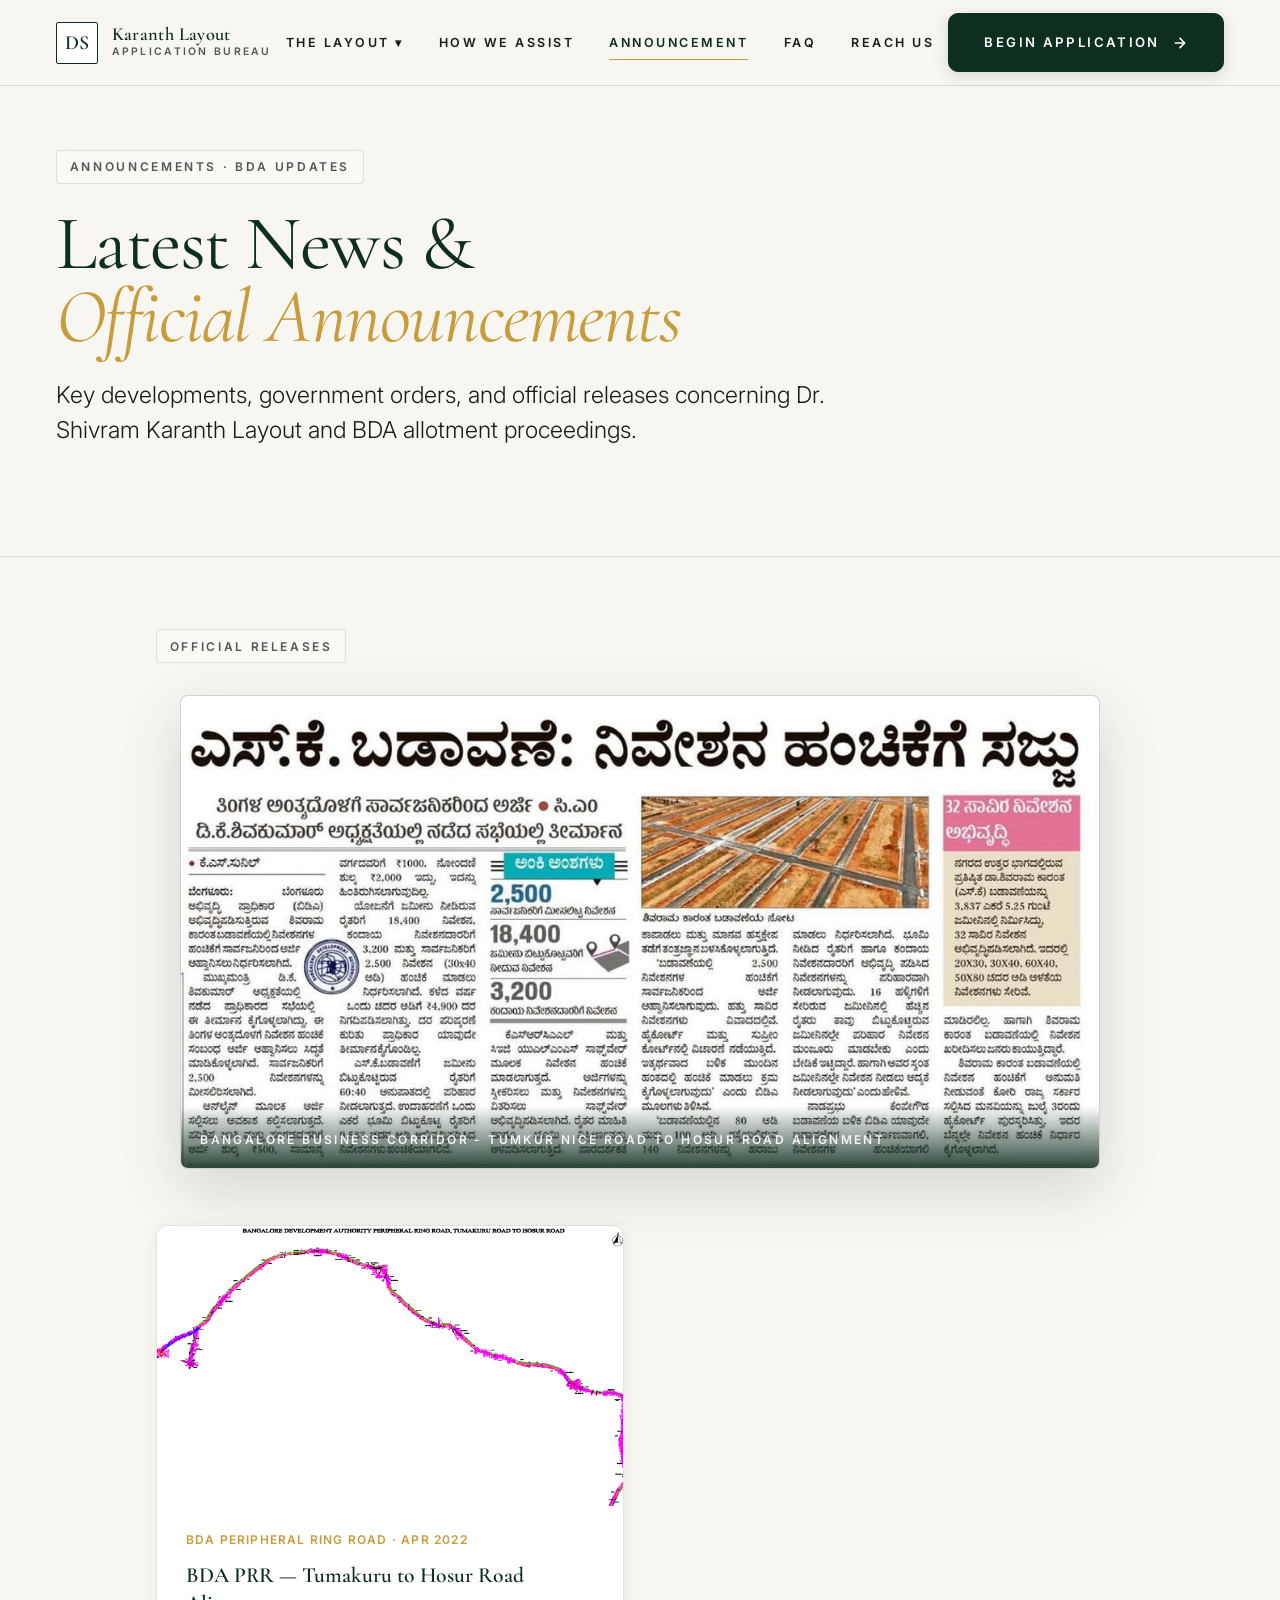
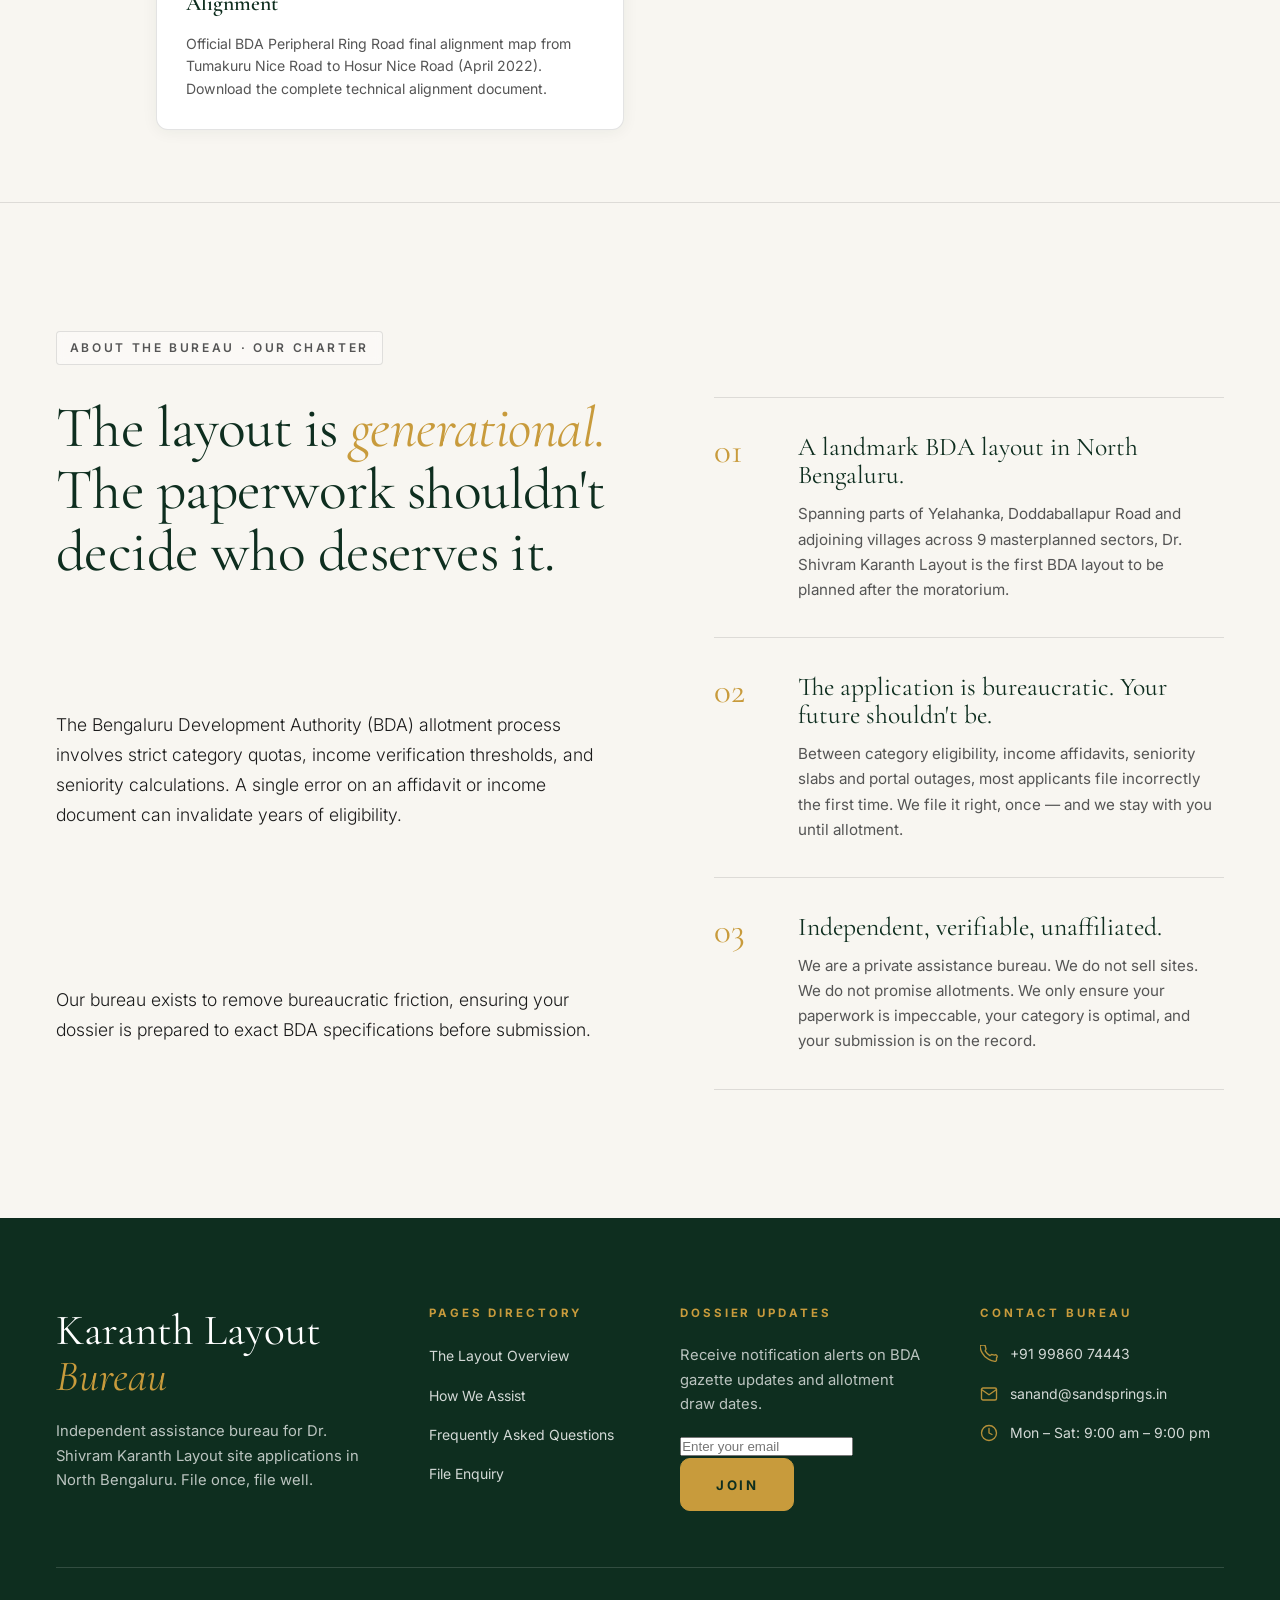
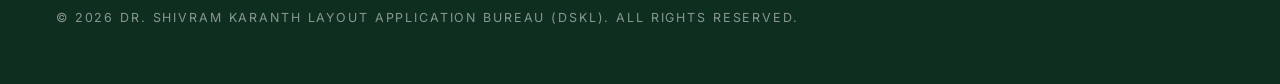
==== commit 84c46fb4: "removed floating button" ====
--- a/about.html
+++ b/about.html
@@ -3,7 +3,7 @@
 <head>
   <meta charset="UTF-8">
   <meta name="viewport" content="width=device-width, initial-scale=1.0">
-  <title>How We Assist & Manifesto — Dr. Shivram Karanth Layout Application Bureau</title>
+  <title>Announcement — Dr. Shivram Karanth Layout Application Bureau</title>
   <meta name="description" content="Learn about our charter, independent status, and manifesto for assisting applicants with Dr. Shivram Karanth Layout BDA site submissions.">
   <link rel="stylesheet" href="styles.css">
   <link rel="icon" href="data:image/svg+xml,<svg xmlns=%22http://www.w3.org/2000/svg%22 viewBox=%220 0 100 100%22><text y=%22.9em%22 font-size=%2290%22>🏛️</text></svg>">
@@ -122,10 +122,7 @@
             <div class="announcement-card-date">BDA Peripheral Ring Road · Apr 2022</div>
             <h3 class="announcement-card-title">BDA PRR — Tumakuru to Hosur Road Alignment</h3>
             <p class="announcement-card-desc">Official BDA Peripheral Ring Road final alignment map from Tumakuru Nice Road to Hosur Nice Road (April 2022). Download the complete technical alignment document.</p>
-            <!-- <div class="announcement-card-cta">
-              <svg width="15" height="15" viewBox="0 0 24 24" fill="none" stroke="currentColor" stroke-width="2.5" stroke-linecap="round" stroke-linejoin="round"><path d="M21 15v4a2 2 0 01-2 2H5a2 2 0 01-2-2v-4"/><polyline points="7 10 12 15 17 10"/><line x1="12" y1="15" x2="12" y2="3"/></svg>
-              Download Official PDF
-            </div> -->
+            
           </div>
         </a>
 
@@ -239,9 +236,9 @@
     </div>
   </footer>
 
-  <a href="contact.html" class="floating-bureau-pill">
+  <!-- <a href="contact.html" class="floating-bureau-pill">
     <span class="pill-dot"></span> Bureau · WhatsApp
-  </a>
+  </a> -->
 
   <script src="script.js"></script>
 </body>
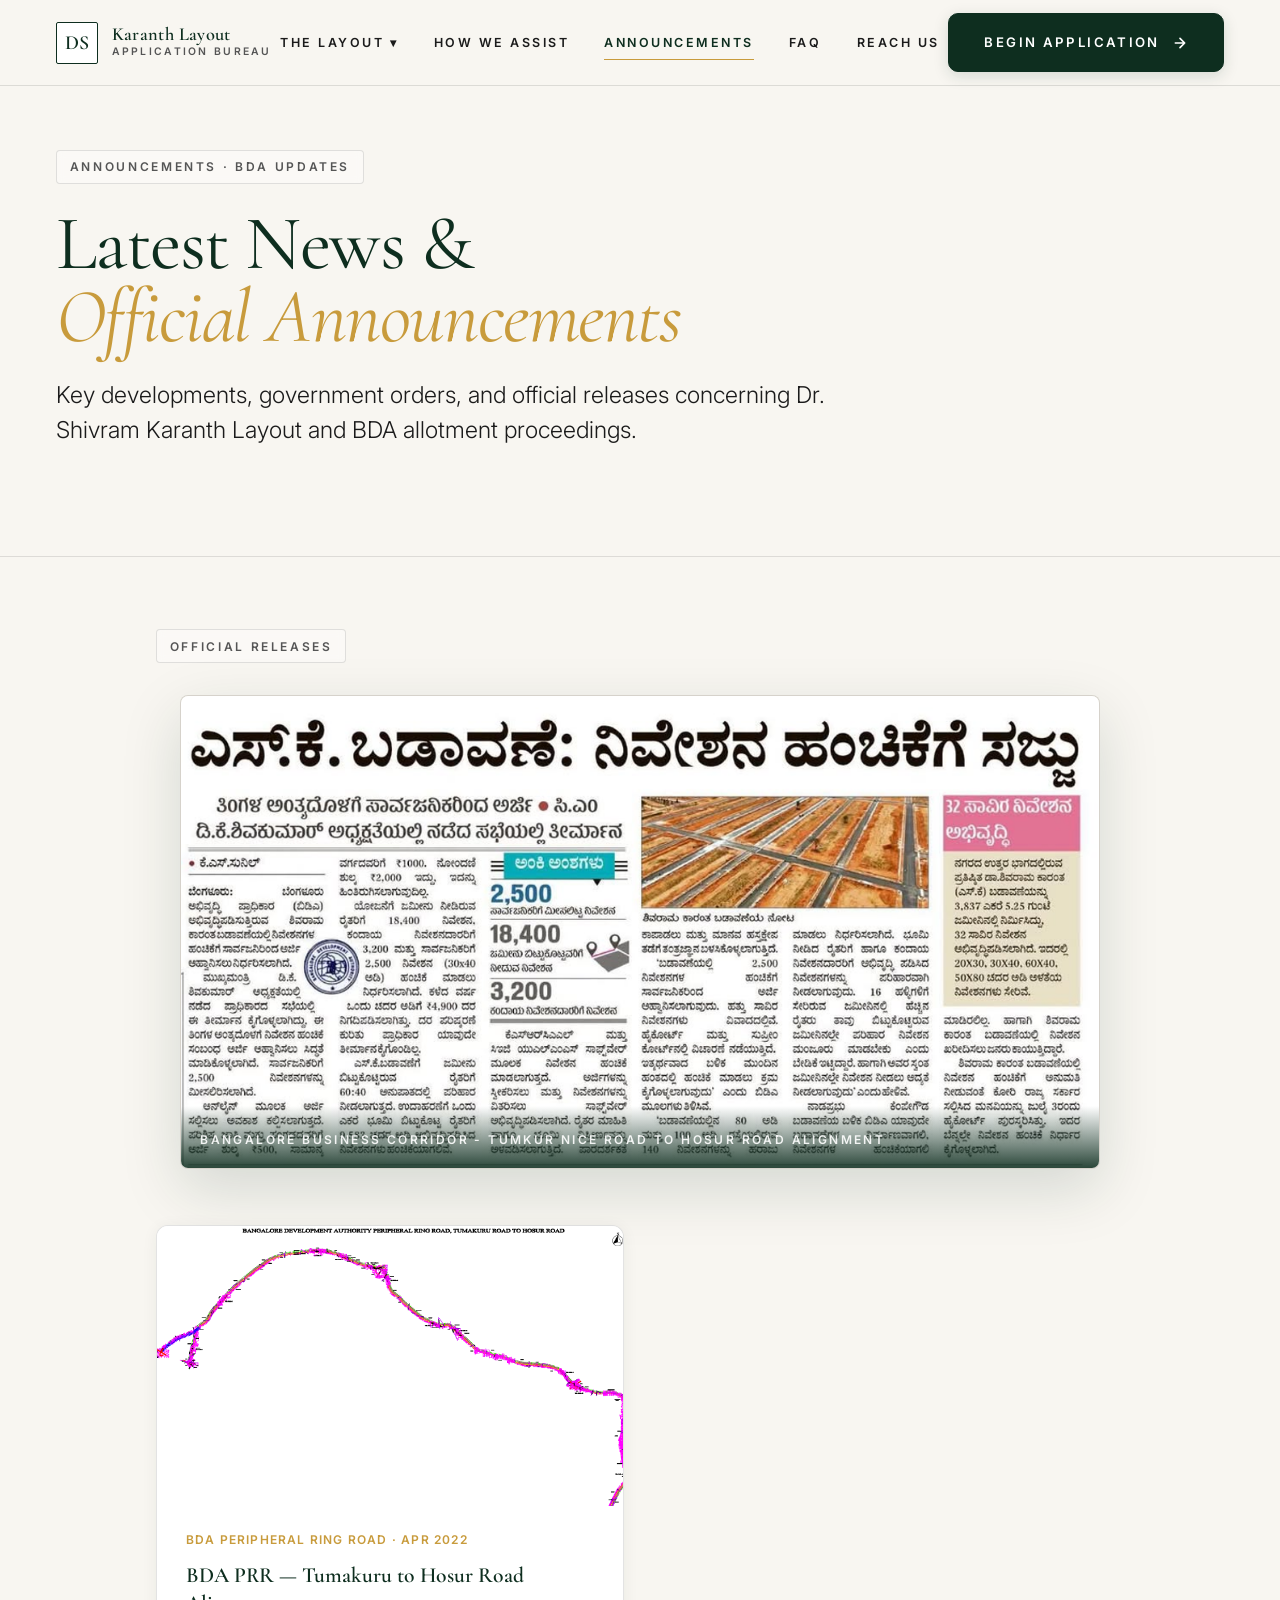
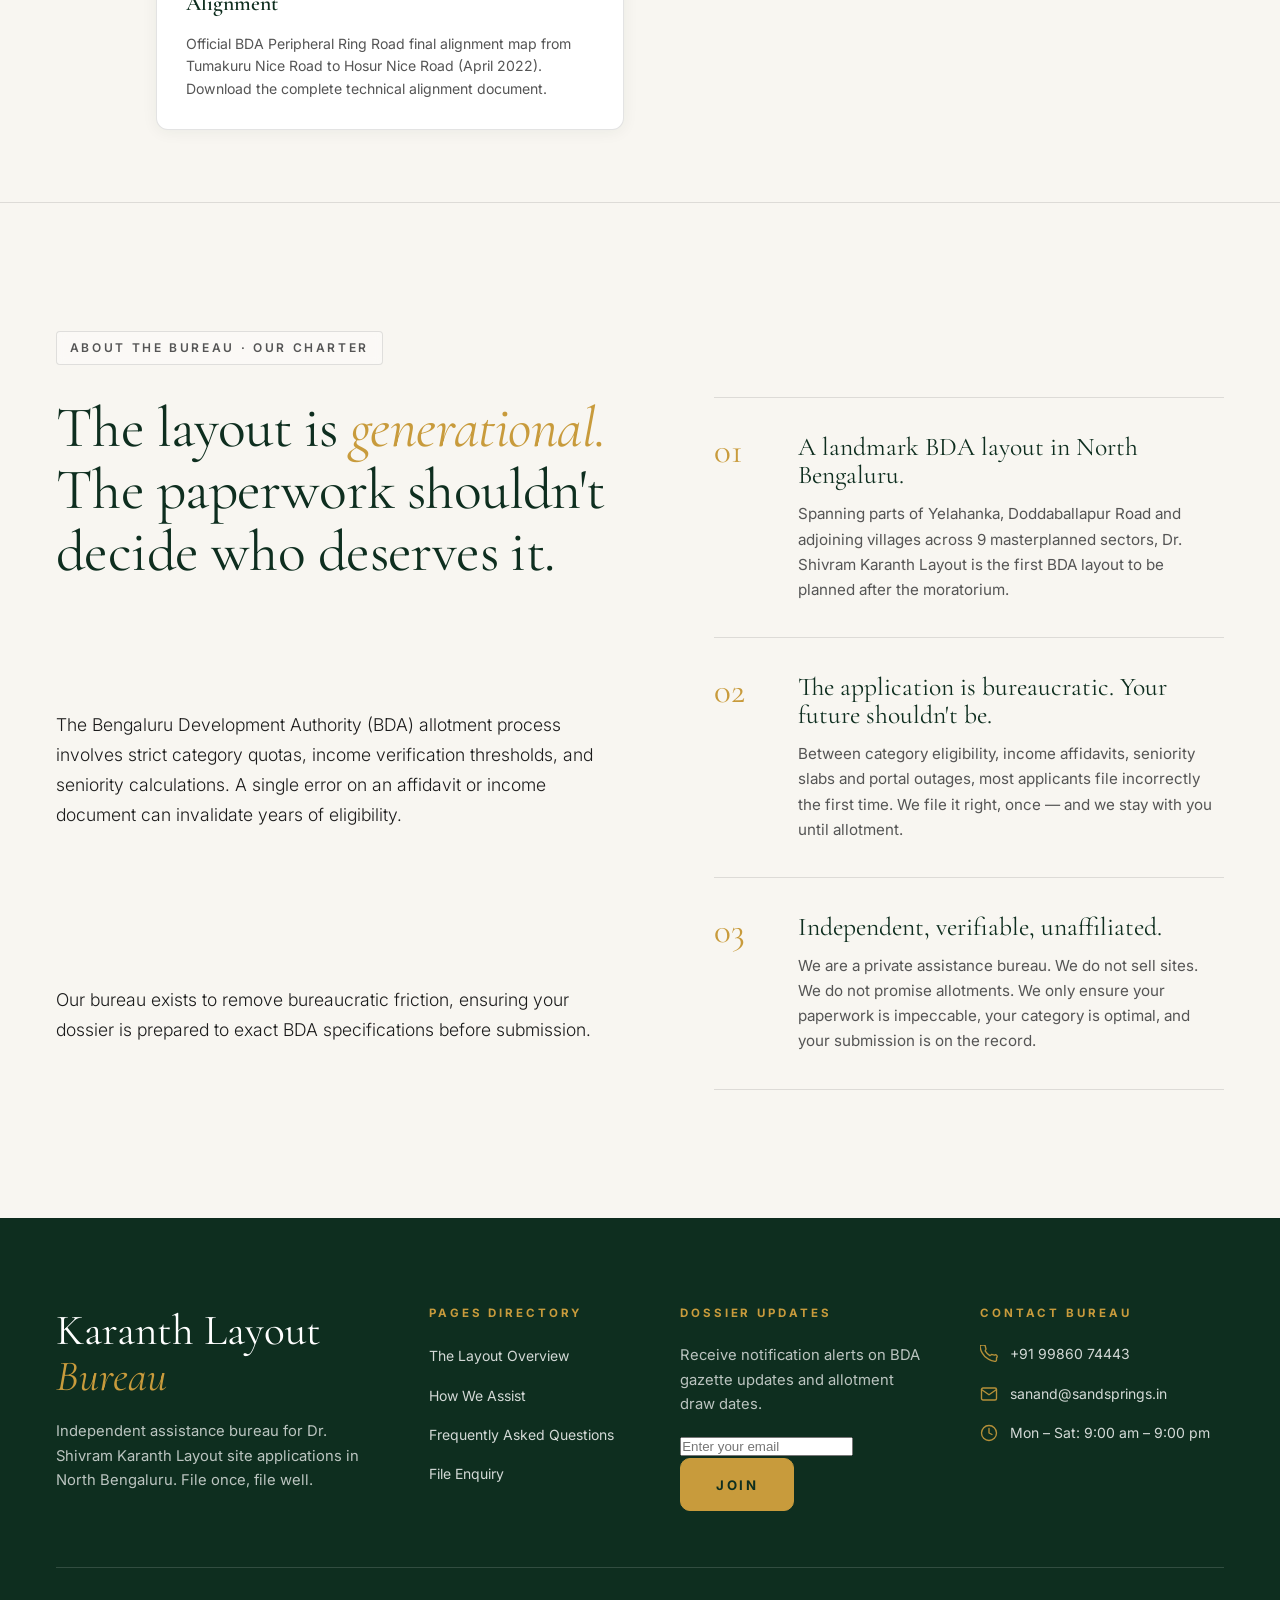
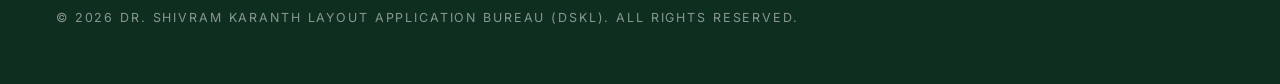
==== commit 2007573b: "SEO" ====
--- a/about.html
+++ b/about.html
@@ -1,10 +1,40 @@
-<!DOCTYPE html>
-<html lang="en">
+﻿<!DOCTYPE html>
+<html lang="en-IN">
 <head>
   <meta charset="UTF-8">
   <meta name="viewport" content="width=device-width, initial-scale=1.0">
-  <title>Announcement — Dr. Shivram Karanth Layout Application Bureau</title>
-  <meta name="description" content="Learn about our charter, independent status, and manifesto for assisting applicants with Dr. Shivram Karanth Layout BDA site submissions.">
+  <title>Announcements & BDA Updates — Dr. Shivram Karanth Layout Bureau</title>
+  <meta name="description" content="Latest BDA announcements and official updates on Dr. Shivram Karanth Layout site allotment. Peripheral Ring Road alignment, gazette notifications, and official documents.">
+  <link rel="canonical" href="https://drshivramkaranthlayout.com/about.html">
+  <link rel="preconnect" href="https://fonts.googleapis.com">
+  <link rel="preconnect" href="https://fonts.gstatic.com" crossorigin>
+  <link rel="dns-prefetch" href="https://fonts.googleapis.com">
+  <link rel="dns-prefetch" href="https://mgiaanbgqtpfiesdudsz.supabase.co">
+  <link rel="manifest" href="manifest.json">
+  <meta name="theme-color" content="#0E2E1F">
+  <meta name="robots" content="index, follow, max-snippet:-1, max-image-preview:large, max-video-preview:-1">
+  <meta name="author" content="Dr. Shivram Karanth Layout Application Bureau">
+  <meta name="geo.region" content="IN-KA">
+  <meta name="geo.placename" content="Bengaluru, Karnataka">
+  <meta name="language" content="English">
+  <!-- Open Graph -->
+  <meta property="og:type" content="article">
+  <meta property="og:site_name" content="Dr. Shivram Karanth Layout Application Bureau">
+  <meta property="og:title" content="Announcements & BDA Updates — Dr. Shivram Karanth Layout Bureau">
+  <meta property="og:description" content="Latest BDA announcements and official updates on Dr. Shivram Karanth Layout site allotment. Peripheral Ring Road alignment, gazette notifications, and official documents.">
+  <meta property="og:url" content="https://drshivramkaranthlayout.com/about.html">
+  <meta property="og:image" content="https://drshivramkaranthlayout.com/assets/images/hero_background.jpg">
+  <meta property="og:image:width" content="1200">
+  <meta property="og:image:height" content="630">
+  <meta property="og:locale" content="en_IN">
+  <!-- Twitter Card -->
+  <meta name="twitter:card" content="summary_large_image">
+  <meta name="twitter:title" content="Announcements & BDA Updates — Dr. Shivram Karanth Layout Bureau">
+  <meta name="twitter:description" content="Latest BDA announcements and official updates on Dr. Shivram Karanth Layout site allotment. Peripheral Ring Road alignment, gazette notifications, and official documents.">
+  <meta name="twitter:image" content="https://drshivramkaranthlayout.com/assets/images/hero_background.jpg">
+  <!-- Favicon -->
+  <link rel="icon" href="data:image/svg+xml,<svg xmlns=%22http://www.w3.org/2000/svg%22 viewBox=%220 0 100 100%22><text y=%22.9em%22 font-size=%2290%22>🏛️</text></svg>">
+  <link rel="apple-touch-icon" href="assets/images/icon-192.png">
   <link rel="stylesheet" href="styles.css">
   <link rel="icon" href="data:image/svg+xml,<svg xmlns=%22http://www.w3.org/2000/svg%22 viewBox=%220 0 100 100%22><text y=%22.9em%22 font-size=%2290%22>🏛️</text></svg>">
 </head>
@@ -41,7 +71,7 @@
           </ul>
         </li>
         <li><a href="procedure.html" class="nav-link">How we Assist</a></li>
-        <li><a href="about.html" class="nav-link active" style="color: var(--primary-green);">Announcement</a></li>
+        <li><a href="about.html" class="nav-link active" style="color: var(--primary-green);">Announcements</a></li>
         <li><a href="faq.html" class="nav-link">FAQ</a></li>
         <li><a href="contact.html" class="nav-link">Reach us</a></li>
       </ul>
@@ -239,7 +269,21 @@
   <!-- <a href="contact.html" class="floating-bureau-pill">
     <span class="pill-dot"></span> Bureau · WhatsApp
   </a> -->
+  <script type="application/ld+json">
+  {
+    "@context": "https://schema.org",
+    "@type": "BreadcrumbList",
+    "itemListElement": [
+      {"@type":"ListItem","position":1,"name":"Home","item":"https://drshivramkaranthlayout.com/"},
+      {"@type":"ListItem","position":2,"name":"Announcements","item":"https://drshivramkaranthlayout.com/about.html"}
+    ]
+  }
+  </script>
+
 
   <script src="script.js"></script>
 </body>
 </html>
+
+
+
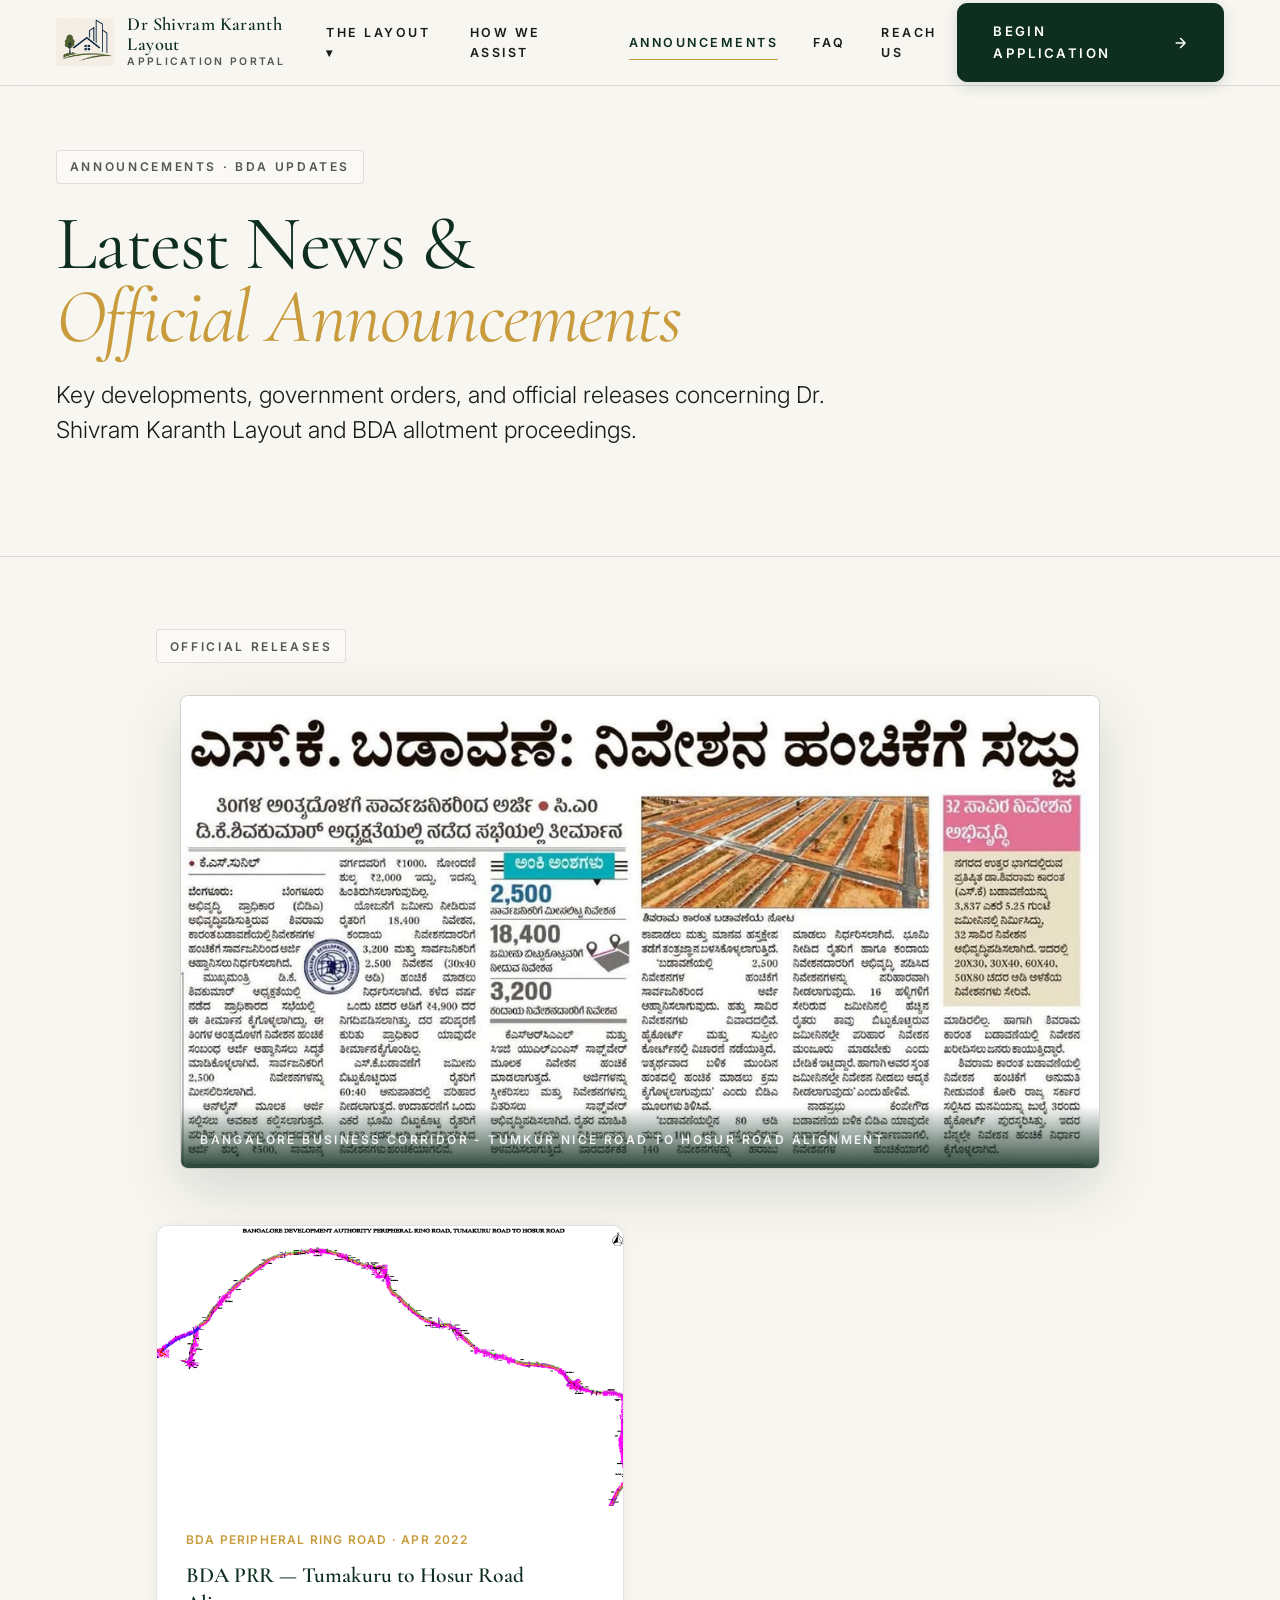
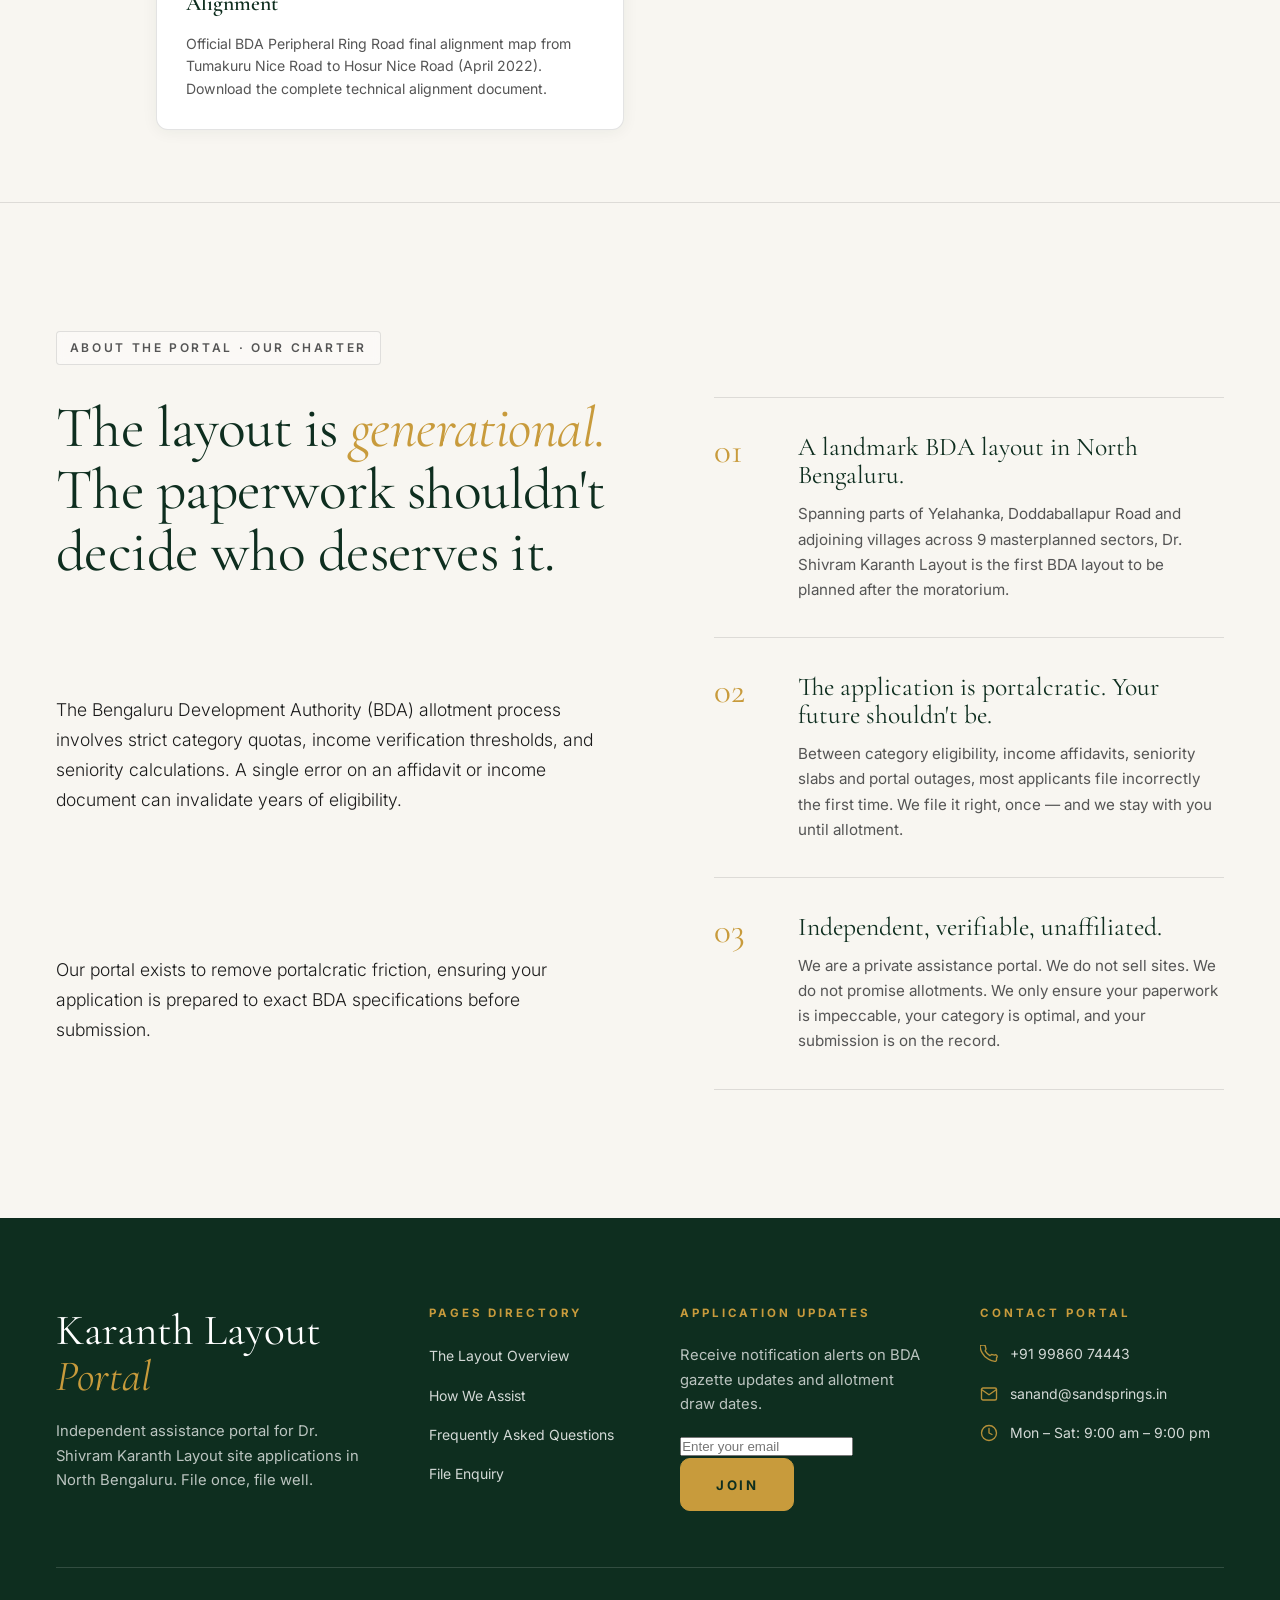
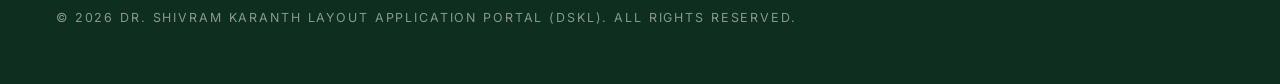
==== commit addf7ba7: "LOgo added" ====
--- a/about.html
+++ b/about.html
@@ -3,7 +3,7 @@
 <head>
   <meta charset="UTF-8">
   <meta name="viewport" content="width=device-width, initial-scale=1.0">
-  <title>Announcements & BDA Updates — Dr. Shivram Karanth Layout Bureau</title>
+  <title>Announcements & BDA Updates — Dr. Shivram Karanth Layout Portal</title>
   <meta name="description" content="Latest BDA announcements and official updates on Dr. Shivram Karanth Layout site allotment. Peripheral Ring Road alignment, gazette notifications, and official documents.">
   <link rel="canonical" href="https://drshivramkaranthlayout.com/about.html">
   <link rel="preconnect" href="https://fonts.googleapis.com">
@@ -13,14 +13,14 @@
   <link rel="manifest" href="manifest.json">
   <meta name="theme-color" content="#0E2E1F">
   <meta name="robots" content="index, follow, max-snippet:-1, max-image-preview:large, max-video-preview:-1">
-  <meta name="author" content="Dr. Shivram Karanth Layout Application Bureau">
+  <meta name="author" content="Dr. Shivram Karanth Layout Application Portal">
   <meta name="geo.region" content="IN-KA">
   <meta name="geo.placename" content="Bengaluru, Karnataka">
   <meta name="language" content="English">
   <!-- Open Graph -->
   <meta property="og:type" content="article">
-  <meta property="og:site_name" content="Dr. Shivram Karanth Layout Application Bureau">
-  <meta property="og:title" content="Announcements & BDA Updates — Dr. Shivram Karanth Layout Bureau">
+  <meta property="og:site_name" content="Dr. Shivram Karanth Layout Application Portal">
+  <meta property="og:title" content="Announcements & BDA Updates — Dr. Shivram Karanth Layout Portal">
   <meta property="og:description" content="Latest BDA announcements and official updates on Dr. Shivram Karanth Layout site allotment. Peripheral Ring Road alignment, gazette notifications, and official documents.">
   <meta property="og:url" content="https://drshivramkaranthlayout.com/about.html">
   <meta property="og:image" content="https://drshivramkaranthlayout.com/assets/images/hero_background.jpg">
@@ -29,14 +29,14 @@
   <meta property="og:locale" content="en_IN">
   <!-- Twitter Card -->
   <meta name="twitter:card" content="summary_large_image">
-  <meta name="twitter:title" content="Announcements & BDA Updates — Dr. Shivram Karanth Layout Bureau">
+  <meta name="twitter:title" content="Announcements & BDA Updates — Dr. Shivram Karanth Layout Portal">
   <meta name="twitter:description" content="Latest BDA announcements and official updates on Dr. Shivram Karanth Layout site allotment. Peripheral Ring Road alignment, gazette notifications, and official documents.">
   <meta name="twitter:image" content="https://drshivramkaranthlayout.com/assets/images/hero_background.jpg">
   <!-- Favicon -->
-  <link rel="icon" href="data:image/svg+xml,<svg xmlns=%22http://www.w3.org/2000/svg%22 viewBox=%220 0 100 100%22><text y=%22.9em%22 font-size=%2290%22>🏛️</text></svg>">
-  <link rel="apple-touch-icon" href="assets/images/icon-192.png">
+  <link rel="icon" type="image/png" href="assets/images/favicon_icon.png">
+  <link rel="apple-touch-icon" href="assets/images/favicon_icon.png">
   <link rel="stylesheet" href="styles.css">
-  <link rel="icon" href="data:image/svg+xml,<svg xmlns=%22http://www.w3.org/2000/svg%22 viewBox=%220 0 100 100%22><text y=%22.9em%22 font-size=%2290%22>🏛️</text></svg>">
+  <link rel="icon" type="image/png" href="assets/images/favicon_icon.png">
 </head>
 <body>
 
@@ -44,10 +44,10 @@
   <header class="site-header">
     <div class="container nav-container">
       <a href="index.html" class="brand-logo">
-        <div class="brand-logo-icon">DS</div>
+        <img src="assets/images/navbar_logo.png" alt="Dr. Shivram Karanth Layout Logo" class="brand-logo-img">
         <div class="brand-text">
-          <span class="brand-title">Karanth Layout</span>
-          <span class="brand-subtitle">APPLICATION BUREAU</span>
+          <span class="brand-title">Dr Shivram Karanth Layout</span>
+          <span class="brand-subtitle">APPLICATION PORTAL</span>
         </div>
       </a>
 
@@ -163,7 +163,7 @@
   <!-- Bureau Manifesto Section -->
   <section class="section-editorial" style="border-top: 1px solid var(--border-color);">
     <div class="container">
-      <div class="badge-tag" style="margin-bottom: 2rem;">About The Bureau · Our Charter</div>
+      <div class="badge-tag" style="margin-bottom: 2rem;">About The Portal · Our Charter</div>
       <div class="editorial-grid">
         <div class="editorial-left">
           <h2 class="editorial-quote">
@@ -173,7 +173,7 @@
             The Bengaluru Development Authority (BDA) allotment process involves strict category quotas, income verification thresholds, and seniority calculations. A single error on an affidavit or income document can invalidate years of eligibility.
           </p>
           <p class="hero-description" style="margin-top: 1rem; font-size: 1.1rem; line-height: 1.7;">
-            Our bureau exists to remove bureaucratic friction, ensuring your dossier is prepared to exact BDA specifications before submission.
+            Our portal exists to remove portalcratic friction, ensuring your application is prepared to exact BDA specifications before submission.
           </p>
         </div>
 
@@ -191,7 +191,7 @@
           <div class="manifesto-card">
             <div class="manifesto-num">02</div>
             <div>
-              <h3 class="manifesto-card-title">The application is bureaucratic. Your future shouldn't be.</h3>
+              <h3 class="manifesto-card-title">The application is portalcratic. Your future shouldn't be.</h3>
               <p class="manifesto-card-desc">
                 Between category eligibility, income affidavits, seniority slabs and portal outages, most applicants file incorrectly the first time. We file it right, once — and we stay with you until allotment.
               </p>
@@ -203,7 +203,7 @@
             <div>
               <h3 class="manifesto-card-title">Independent, verifiable, unaffiliated.</h3>
               <p class="manifesto-card-desc">
-                We are a private assistance bureau. We do not sell sites. We do not promise allotments. We only ensure your paperwork is impeccable, your category is optimal, and your submission is on the record.
+                We are a private assistance portal. We do not sell sites. We do not promise allotments. We only ensure your paperwork is impeccable, your category is optimal, and your submission is on the record.
               </p>
             </div>
           </div>
@@ -217,8 +217,8 @@
     <div class="container">
       <div class="footer-top">
         <div>
-          <h3 class="footer-brand-title">Karanth Layout <span>Bureau</span></h3>
-          <p class="footer-desc">Independent assistance bureau for Dr. Shivram Karanth Layout site applications in North Bengaluru. File once, file well.</p>
+          <h3 class="footer-brand-title">Karanth Layout <span>Portal</span></h3>
+          <p class="footer-desc">Independent assistance portal for Dr. Shivram Karanth Layout site applications in North Bengaluru. File once, file well.</p>
         </div>
 
         <div>
@@ -232,7 +232,7 @@
         </div>
 
         <div>
-          <h4 class="footer-links-title">Dossier Updates</h4>
+          <h4 class="footer-links-title">Application Updates</h4>
           <p class="footer-desc" style="margin-bottom: 1rem;">Receive notification alerts on BDA gazette updates and allotment draw dates.</p>
           <form class="newsletter-form" onsubmit="event.preventDefault(); alert('Subscribed to updates.');">
             <input type="email" class="newsletter-input" placeholder="Enter your email" required>
@@ -242,7 +242,7 @@
 
         <!-- Contact Details Column -->
         <div>
-          <h4 class="footer-links-title">Contact Bureau</h4>
+          <h4 class="footer-links-title">Contact Portal</h4>
           <ul class="footer-contact-list">
             <li class="footer-contact-item">
               <svg class="footer-contact-icon" viewBox="0 0 24 24" fill="none" stroke="currentColor" stroke-width="1.8" stroke-linecap="round" stroke-linejoin="round"><path d="M22 16.92v3a2 2 0 01-2.18 2 19.79 19.79 0 01-8.63-3.07A19.5 19.5 0 013.07 10.8 19.79 19.79 0 01.14 2.22 2 2 0 012.14 0h3a2 2 0 012 1.72c.127.96.361 1.903.7 2.81a2 2 0 01-.45 2.11L6.91 7.91a16 16 0 006.18 6.18l1.28-.78a2 2 0 012.11-.45c.907.339 1.85.573 2.81.7A2 2 0 0122 16.92z"/></svg>
@@ -261,14 +261,11 @@
       </div>
 
       <div class="footer-bottom">
-        <div class="footer-copyright">© 2026 Dr. Shivram Karanth Layout Application Bureau (DSKL). All rights reserved.</div>
+        <div class="footer-copyright">© 2026 Dr. Shivram Karanth Layout Application Portal (DSKL). All rights reserved.</div>
       </div>
     </div>
   </footer>
-
-  <!-- <a href="contact.html" class="floating-bureau-pill">
-    <span class="pill-dot"></span> Bureau · WhatsApp
-  </a> -->
+  
   <script type="application/ld+json">
   {
     "@context": "https://schema.org",
@@ -287,3 +284,6 @@
 
 
 
+
+
+
--- a/styles.css
+++ b/styles.css
@@ -223,6 +223,20 @@
   border-radius: 2px;
 }
 
+.brand-logo-img {
+  height: 48px;
+  width: auto;
+  object-fit: contain;
+  mix-blend-mode: multiply;
+  display: block;
+}
+
+@media (max-width: 768px) {
+  .brand-logo-img {
+    height: 38px;
+  }
+}
+
 .brand-text {
   display: flex;
   flex-direction: column;
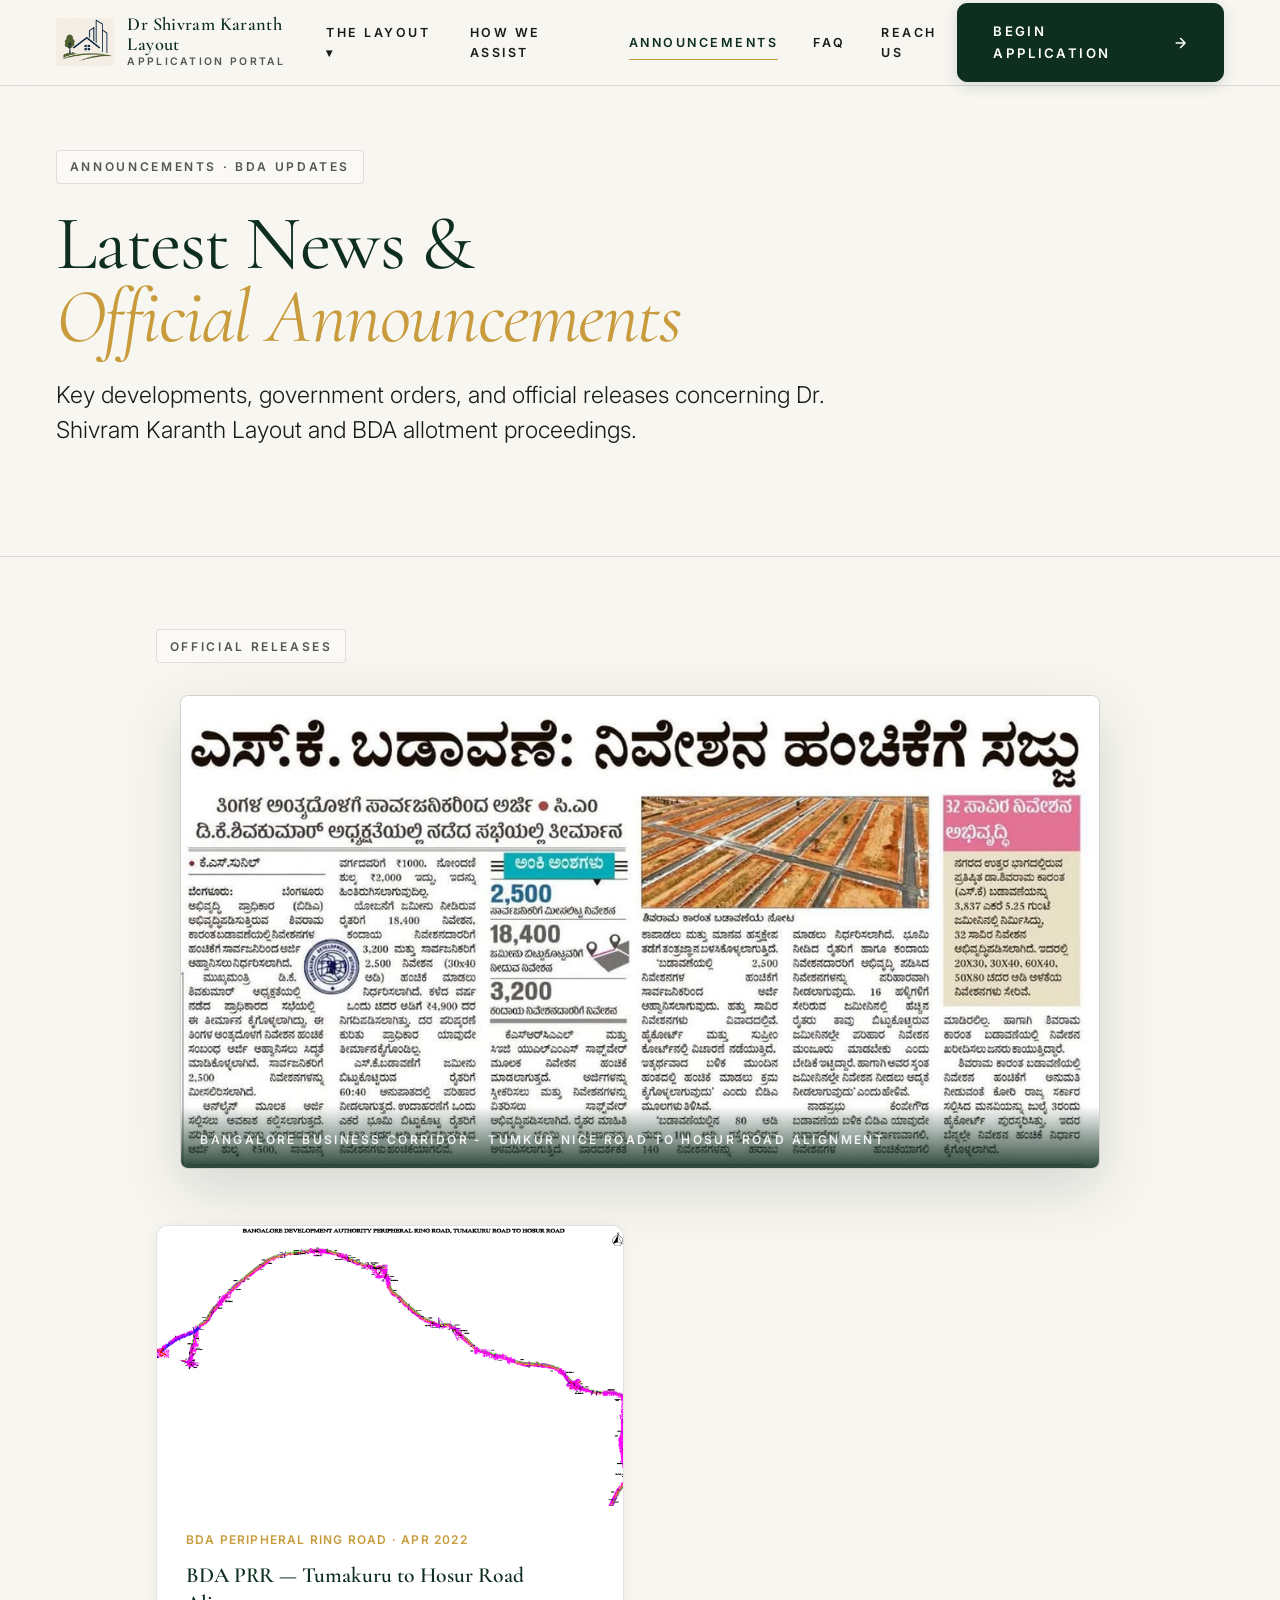
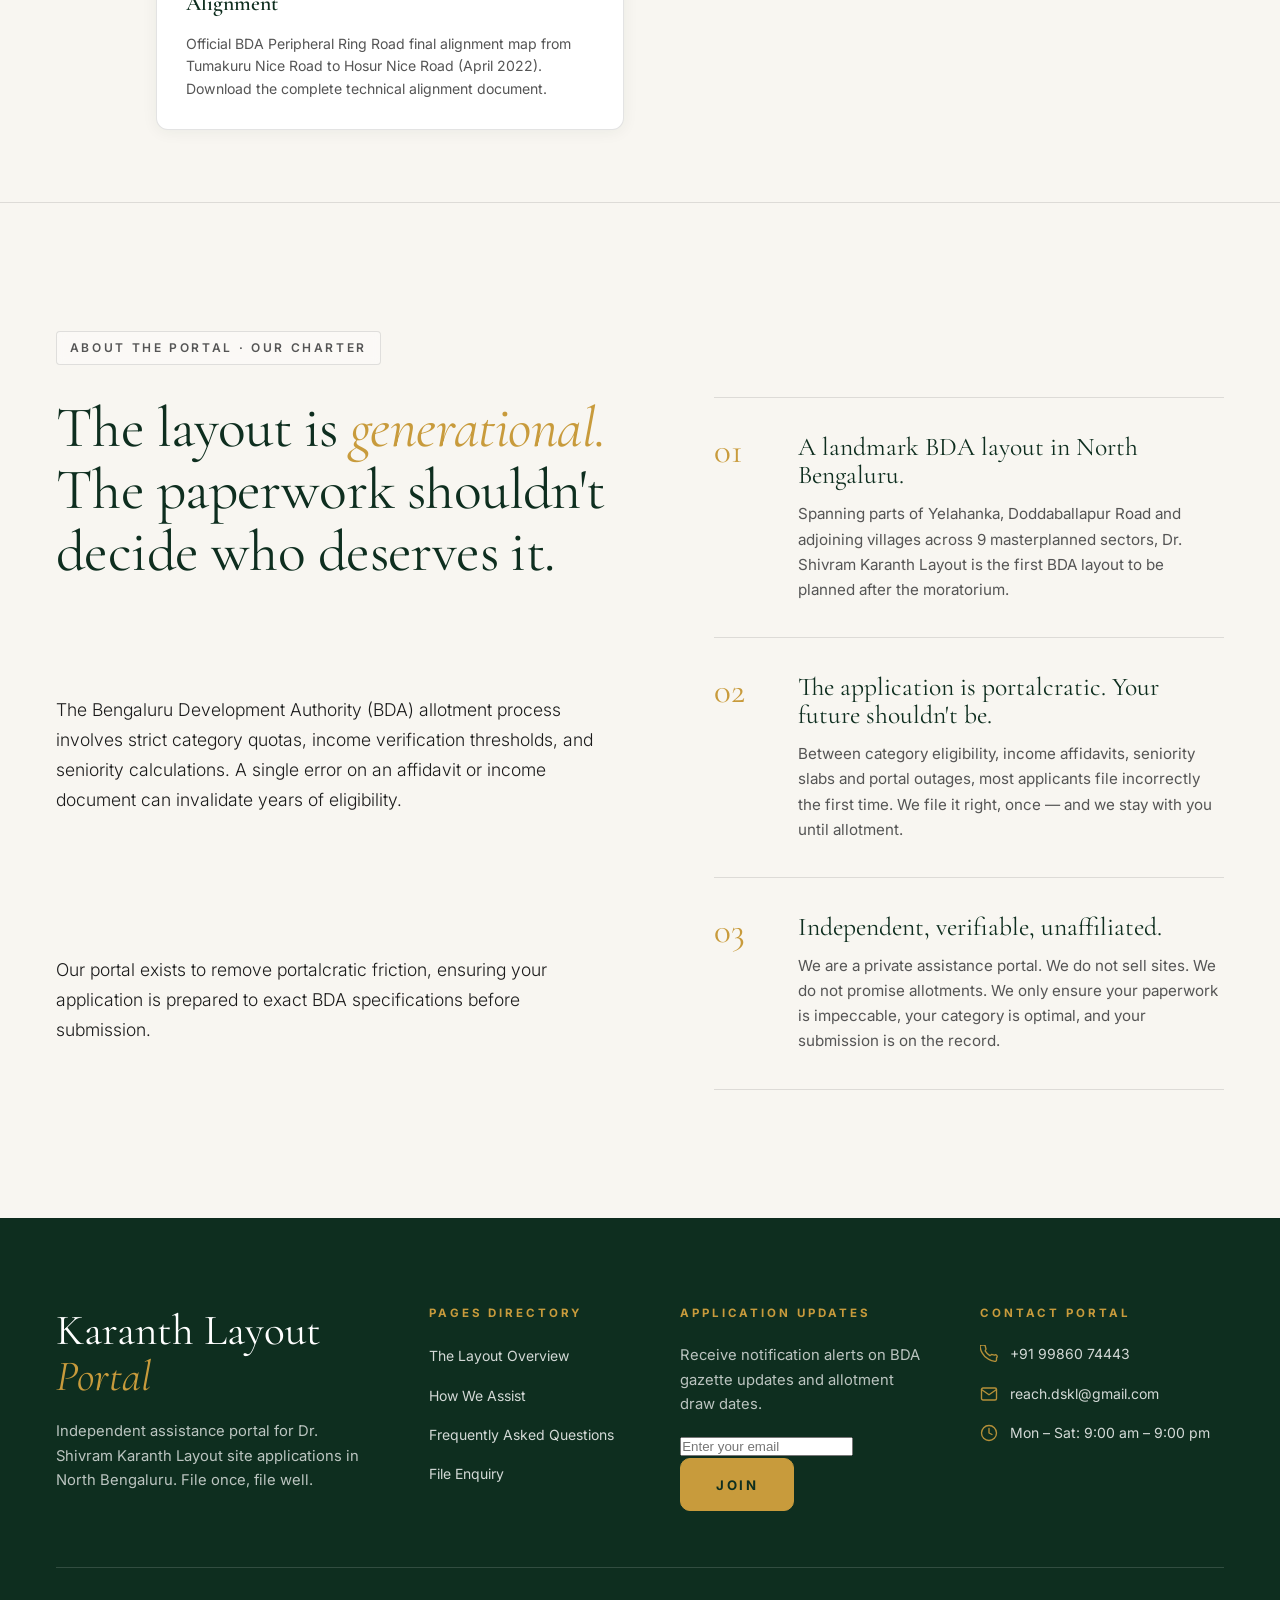
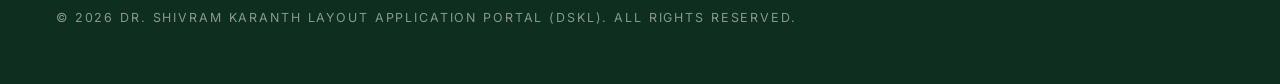
==== commit c34d4caf: "Email change" ====
--- a/about.html
+++ b/about.html
@@ -33,10 +33,10 @@
   <meta name="twitter:description" content="Latest BDA announcements and official updates on Dr. Shivram Karanth Layout site allotment. Peripheral Ring Road alignment, gazette notifications, and official documents.">
   <meta name="twitter:image" content="https://drshivramkaranthlayout.com/assets/images/hero_background.jpg">
   <!-- Favicon -->
-  <link rel="icon" type="image/png" href="assets/images/favicon_icon.png">
-  <link rel="apple-touch-icon" href="assets/images/favicon_icon.png">
+  <link rel="icon" type="image/png" href="assets/images/favicon.png">
+  <link rel="apple-touch-icon" href="assets/images/favicon.png">
   <link rel="stylesheet" href="styles.css">
-  <link rel="icon" type="image/png" href="assets/images/favicon_icon.png">
+  <link rel="icon" type="image/png" href="assets/images/favicon.png">
 </head>
 <body>
 
@@ -250,7 +250,7 @@
             </li>
             <li class="footer-contact-item">
               <svg class="footer-contact-icon" viewBox="0 0 24 24" fill="none" stroke="currentColor" stroke-width="1.8" stroke-linecap="round" stroke-linejoin="round"><path d="M4 4h16c1.1 0 2 .9 2 2v12c0 1.1-.9 2-2 2H4c-1.1 0-2-.9-2-2V6c0-1.1.9-2 2-2z"/><polyline points="22,6 12,13 2,6"/></svg>
-              <a href="sanand@sandsprings.in" class="footer-contact-text">sanand@sandsprings.in</a>
+              <a href="reach.dskl@gmail.com" class="footer-contact-text">reach.dskl@gmail.com</a>
             </li>
             <li class="footer-contact-item">
               <svg class="footer-contact-icon" viewBox="0 0 24 24" fill="none" stroke="currentColor" stroke-width="1.8" stroke-linecap="round" stroke-linejoin="round"><circle cx="12" cy="12" r="10"/><polyline points="12 6 12 12 16 14"/></svg>
